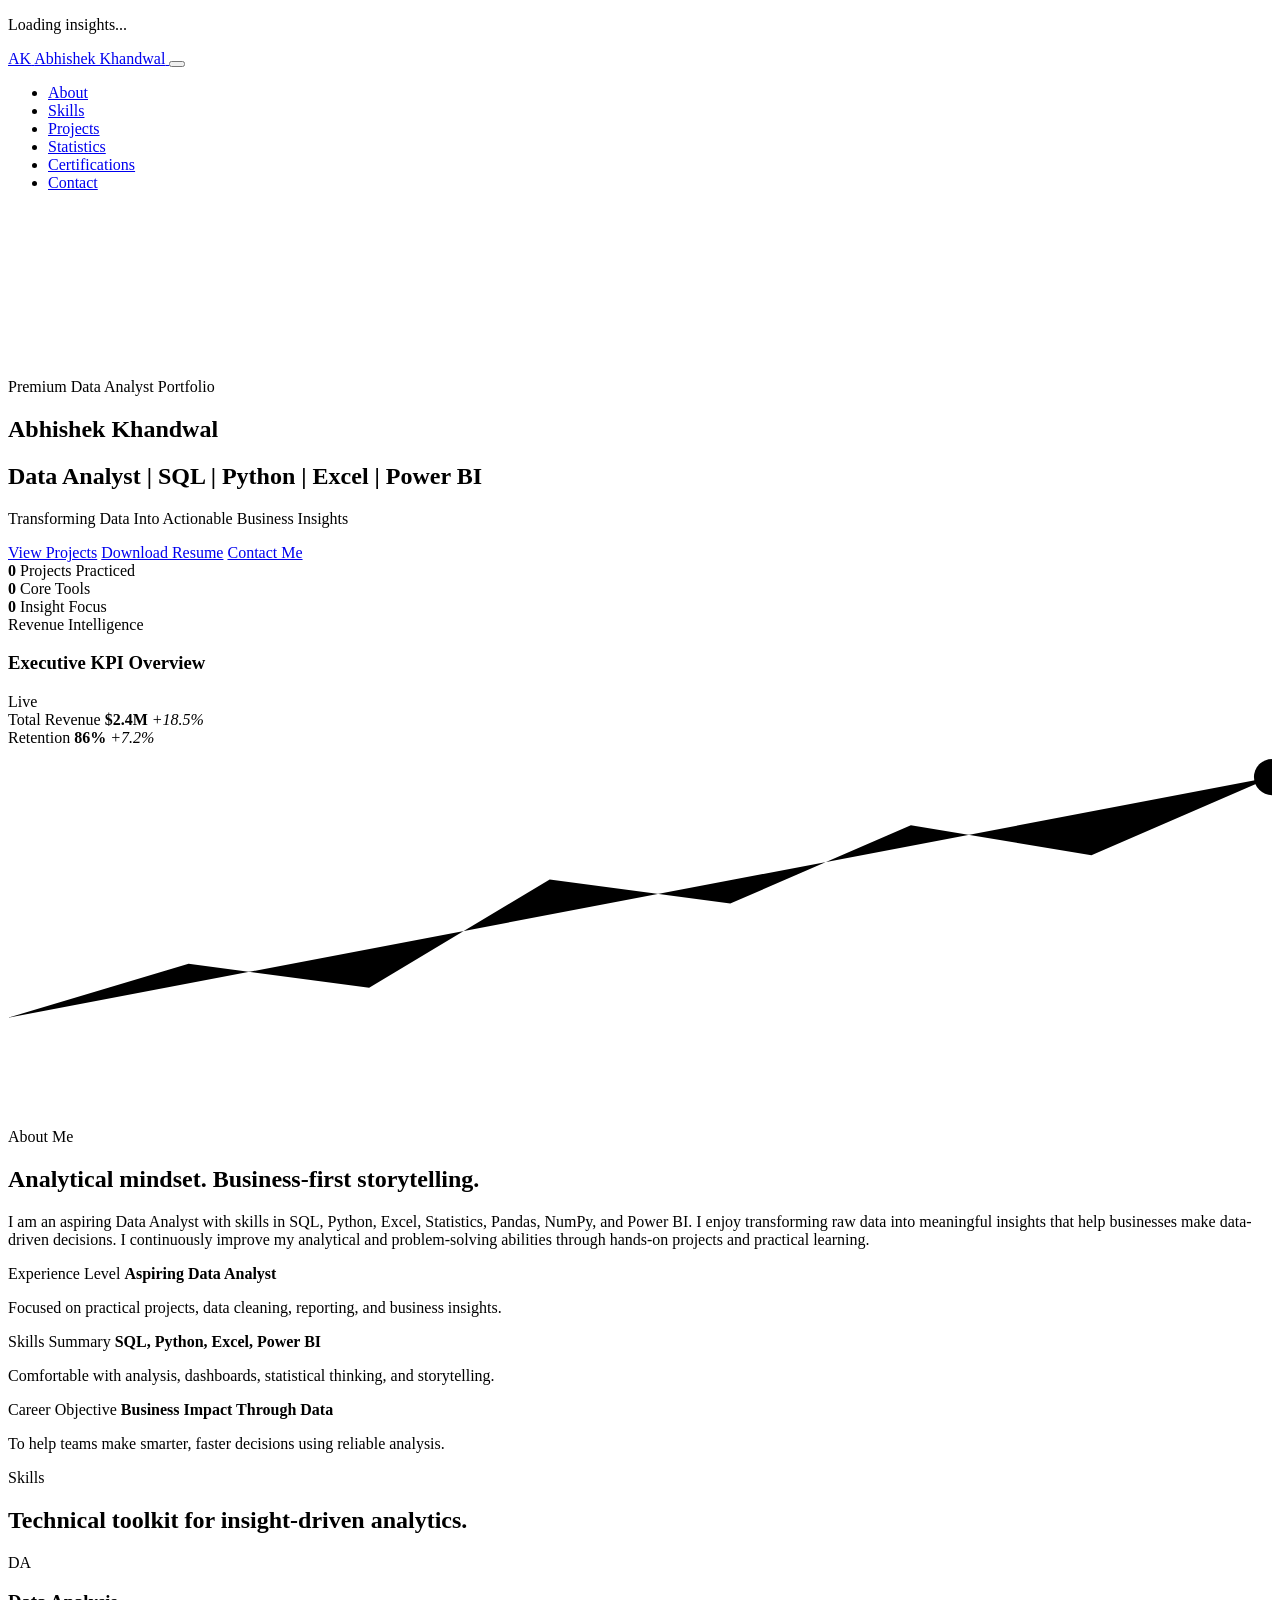
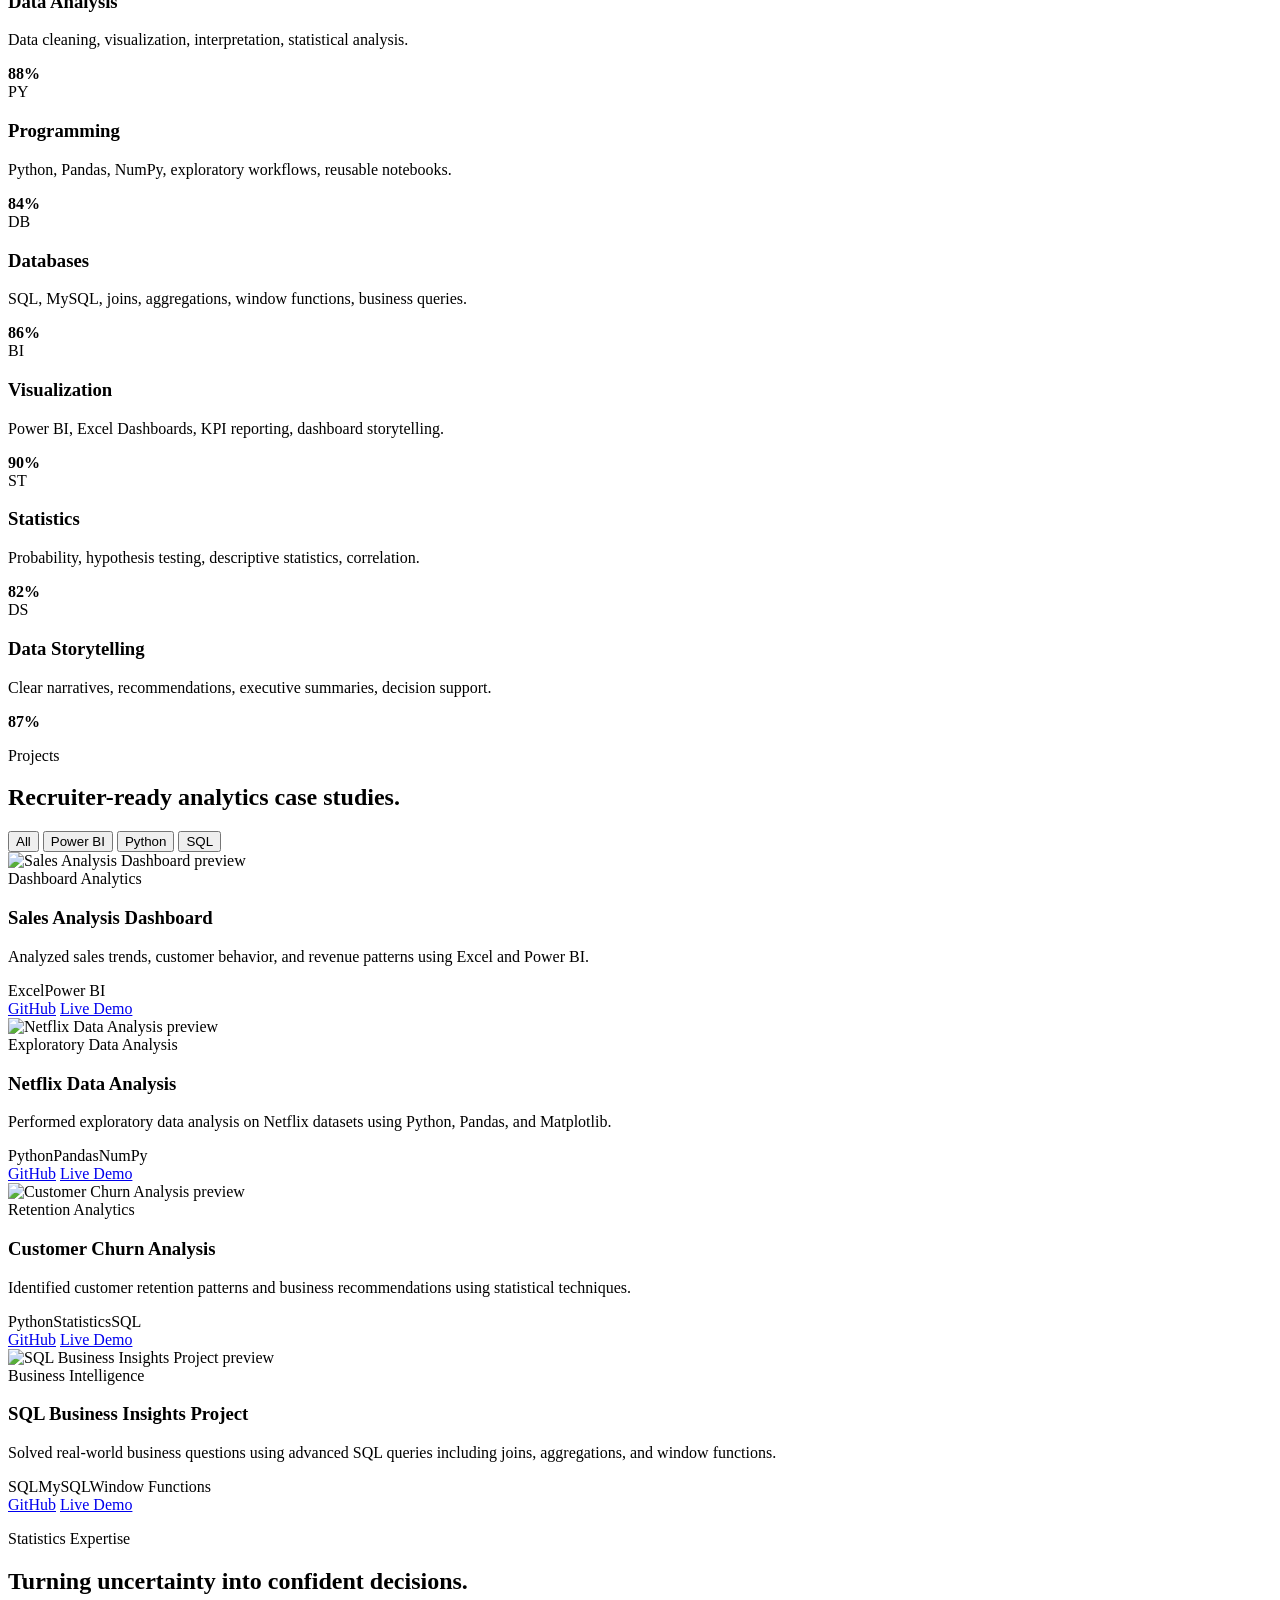
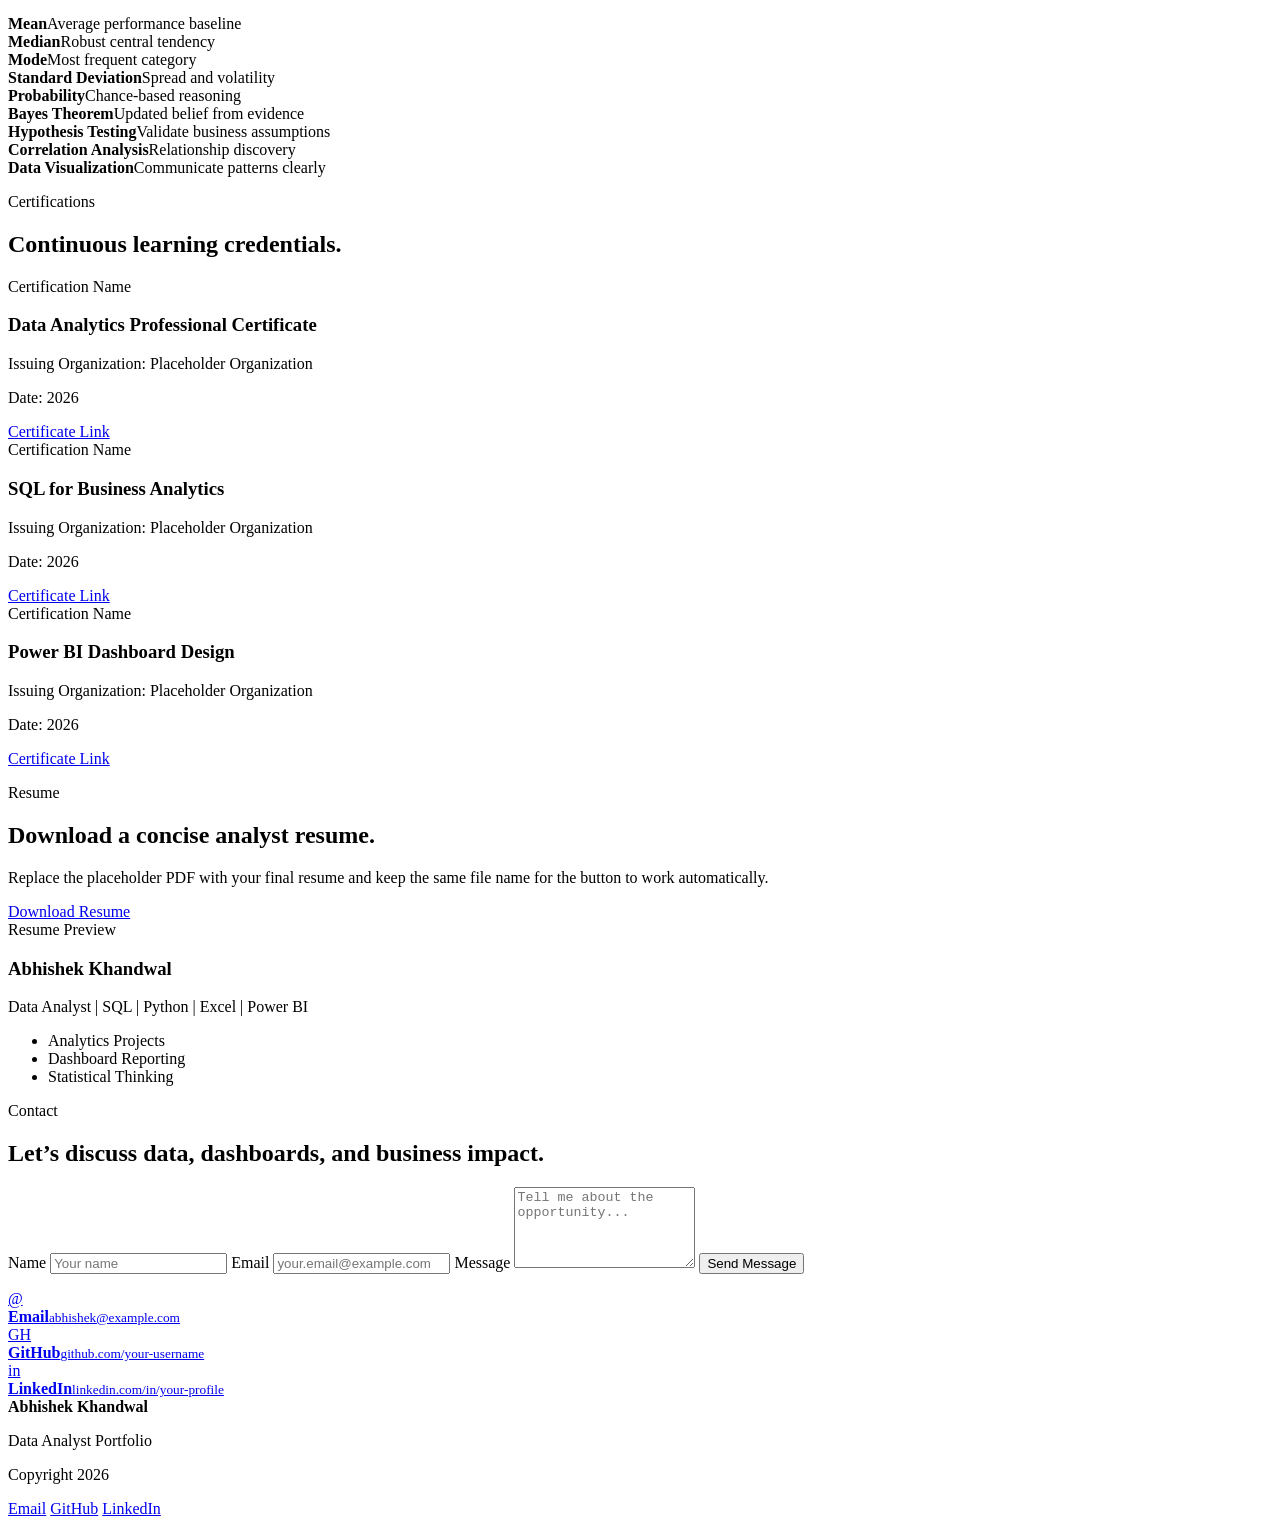
==== index.html @ 6119070a "Add files via upload" ====
<!DOCTYPE html>
<html lang="en">
<head>
  <meta charset="UTF-8">
  <meta name="viewport" content="width=device-width, initial-scale=1.0">
  <meta name="description" content="Abhishek Khandwal - Data Analyst portfolio showcasing SQL, Python, Excel, Power BI, statistics, dashboards, and business analytics projects.">
  <meta name="keywords" content="Abhishek Khandwal, Data Analyst, SQL, Python, Excel, Power BI, Pandas, NumPy, Statistics, Portfolio">
  <meta name="author" content="Abhishek Khandwal">
  <meta property="og:title" content="Abhishek Khandwal | Data Analyst Portfolio">
  <meta property="og:description" content="Transforming data into actionable business insights through SQL, Python, Excel, Power BI, and statistics.">
  <meta property="og:type" content="website">
  <meta name="theme-color" content="#06111f">
  <title>Abhishek Khandwal | Data Analyst Portfolio</title>
  <link rel="preconnect" href="https://fonts.googleapis.com">
  <link rel="preconnect" href="https://fonts.gstatic.com" crossorigin>
  <link href="https://fonts.googleapis.com/css2?family=Inter:wght@400;500;600;700;800&display=swap" rel="stylesheet">
  <link rel="stylesheet" href="css/styles.css">
</head>
<body>
  <div class="loader" id="loader" aria-label="Loading portfolio">
    <div class="loader-ring"></div>
    <p>Loading insights...</p>
  </div>

  <header class="site-header" id="siteHeader">
    <nav class="nav" aria-label="Primary navigation">
      <a href="#home" class="brand" aria-label="Abhishek Khandwal home">
        <span class="brand-mark">AK</span>
        <span>Abhishek Khandwal</span>
      </a>

      <button class="nav-toggle" id="navToggle" aria-label="Toggle navigation" aria-expanded="false">
        <span></span>
        <span></span>
        <span></span>
      </button>

      <ul class="nav-links" id="navLinks">
        <li><a href="#about">About</a></li>
        <li><a href="#skills">Skills</a></li>
        <li><a href="#projects">Projects</a></li>
        <li><a href="#statistics">Statistics</a></li>
        <li><a href="#certifications">Certifications</a></li>
        <li><a href="#contact">Contact</a></li>
      </ul>
    </nav>
  </header>

  <main>
    <section class="hero section" id="home">
      <canvas class="data-canvas" id="dataCanvas" aria-hidden="true"></canvas>
      <div class="hero-grid">
        <div class="hero-copy reveal">
          <p class="eyebrow">Premium Data Analyst Portfolio</p>
          <h1>Abhishek Khandwal</h1>
          <h2>Data Analyst | SQL | Python | Excel | Power BI</h2>
          <p class="hero-tagline">Transforming Data Into Actionable Business Insights</p>
          <div class="hero-actions">
            <a class="btn btn-primary" href="#projects">View Projects</a>
            <a class="btn btn-secondary" href="assets/Abhishek-Khandwal-Resume.pdf" download>Download Resume</a>
            <a class="btn btn-ghost" href="#contact">Contact Me</a>
          </div>
          <div class="hero-metrics" aria-label="Portfolio highlights">
            <div>
              <strong class="counter" data-target="12">0</strong>
              <span>Projects Practiced</span>
            </div>
            <div>
              <strong class="counter" data-target="8">0</strong>
              <span>Core Tools</span>
            </div>
            <div>
              <strong class="counter" data-target="95">0</strong>
              <span>Insight Focus</span>
            </div>
          </div>
        </div>

        <div class="dashboard-card glass reveal">
          <div class="dashboard-top">
            <div>
              <span class="muted">Revenue Intelligence</span>
              <h3>Executive KPI Overview</h3>
            </div>
            <span class="status-pill">Live</span>
          </div>
          <div class="kpi-grid">
            <article>
              <span>Total Revenue</span>
              <strong>$2.4M</strong>
              <em>+18.5%</em>
            </article>
            <article>
              <span>Retention</span>
              <strong>86%</strong>
              <em>+7.2%</em>
            </article>
          </div>
          <div class="chart-bars" aria-hidden="true">
            <span style="--h: 42%"></span>
            <span style="--h: 68%"></span>
            <span style="--h: 55%"></span>
            <span style="--h: 82%"></span>
            <span style="--h: 74%"></span>
            <span style="--h: 91%"></span>
            <span style="--h: 63%"></span>
          </div>
          <div class="trend-line" aria-hidden="true">
            <svg viewBox="0 0 420 120" role="img" aria-label="Rising analytics trend line">
              <polyline points="0,90 60,72 120,80 180,44 240,52 300,26 360,36 420,10"></polyline>
              <circle cx="420" cy="10" r="6"></circle>
            </svg>
          </div>
        </div>
      </div>
    </section>

    <section class="section about" id="about">
      <div class="section-heading reveal">
        <p class="eyebrow">About Me</p>
        <h2>Analytical mindset. Business-first storytelling.</h2>
      </div>
      <div class="about-grid">
        <article class="about-card glass reveal">
          <p>I am an aspiring Data Analyst with skills in SQL, Python, Excel, Statistics, Pandas, NumPy, and Power BI. I enjoy transforming raw data into meaningful insights that help businesses make data-driven decisions. I continuously improve my analytical and problem-solving abilities through hands-on projects and practical learning.</p>
        </article>
        <div class="profile-highlights reveal">
          <article>
            <span>Experience Level</span>
            <strong>Aspiring Data Analyst</strong>
            <p>Focused on practical projects, data cleaning, reporting, and business insights.</p>
          </article>
          <article>
            <span>Skills Summary</span>
            <strong>SQL, Python, Excel, Power BI</strong>
            <p>Comfortable with analysis, dashboards, statistical thinking, and storytelling.</p>
          </article>
          <article>
            <span>Career Objective</span>
            <strong>Business Impact Through Data</strong>
            <p>To help teams make smarter, faster decisions using reliable analysis.</p>
          </article>
        </div>
      </div>
    </section>

    <section class="section skills" id="skills">
      <div class="section-heading reveal">
        <p class="eyebrow">Skills</p>
        <h2>Technical toolkit for insight-driven analytics.</h2>
      </div>
      <div class="skills-grid">
        <article class="skill-card glass reveal" data-percent="88">
          <div class="skill-icon">DA</div>
          <h3>Data Analysis</h3>
          <p>Data cleaning, visualization, interpretation, statistical analysis.</p>
          <div class="progress"><span></span></div>
          <strong>88%</strong>
        </article>
        <article class="skill-card glass reveal" data-percent="84">
          <div class="skill-icon">PY</div>
          <h3>Programming</h3>
          <p>Python, Pandas, NumPy, exploratory workflows, reusable notebooks.</p>
          <div class="progress"><span></span></div>
          <strong>84%</strong>
        </article>
        <article class="skill-card glass reveal" data-percent="86">
          <div class="skill-icon">DB</div>
          <h3>Databases</h3>
          <p>SQL, MySQL, joins, aggregations, window functions, business queries.</p>
          <div class="progress"><span></span></div>
          <strong>86%</strong>
        </article>
        <article class="skill-card glass reveal" data-percent="90">
          <div class="skill-icon">BI</div>
          <h3>Visualization</h3>
          <p>Power BI, Excel Dashboards, KPI reporting, dashboard storytelling.</p>
          <div class="progress"><span></span></div>
          <strong>90%</strong>
        </article>
        <article class="skill-card glass reveal" data-percent="82">
          <div class="skill-icon">ST</div>
          <h3>Statistics</h3>
          <p>Probability, hypothesis testing, descriptive statistics, correlation.</p>
          <div class="progress"><span></span></div>
          <strong>82%</strong>
        </article>
        <article class="skill-card glass reveal" data-percent="87">
          <div class="skill-icon">DS</div>
          <h3>Data Storytelling</h3>
          <p>Clear narratives, recommendations, executive summaries, decision support.</p>
          <div class="progress"><span></span></div>
          <strong>87%</strong>
        </article>
      </div>
    </section>

    <section class="section projects" id="projects">
      <div class="section-heading reveal">
        <p class="eyebrow">Projects</p>
        <h2>Recruiter-ready analytics case studies.</h2>
      </div>

      <div class="filter-bar reveal" aria-label="Project filters">
        <button class="filter-btn active" data-filter="all">All</button>
        <button class="filter-btn" data-filter="powerbi">Power BI</button>
        <button class="filter-btn" data-filter="python">Python</button>
        <button class="filter-btn" data-filter="sql">SQL</button>
      </div>

      <div class="projects-grid">
        <article class="project-card glass reveal" data-category="powerbi">
          <img src="assets/project-sales.svg" alt="Sales Analysis Dashboard preview">
          <div class="project-body">
            <span class="project-type">Dashboard Analytics</span>
            <h3>Sales Analysis Dashboard</h3>
            <p>Analyzed sales trends, customer behavior, and revenue patterns using Excel and Power BI.</p>
            <div class="tags"><span>Excel</span><span>Power BI</span></div>
            <div class="project-actions">
              <a href="#" aria-label="Sales Analysis Dashboard GitHub">GitHub</a>
              <a href="#" aria-label="Sales Analysis Dashboard live demo">Live Demo</a>
            </div>
          </div>
        </article>

        <article class="project-card glass reveal" data-category="python">
          <img src="assets/project-netflix.svg" alt="Netflix Data Analysis preview">
          <div class="project-body">
            <span class="project-type">Exploratory Data Analysis</span>
            <h3>Netflix Data Analysis</h3>
            <p>Performed exploratory data analysis on Netflix datasets using Python, Pandas, and Matplotlib.</p>
            <div class="tags"><span>Python</span><span>Pandas</span><span>NumPy</span></div>
            <div class="project-actions">
              <a href="#" aria-label="Netflix Data Analysis GitHub">GitHub</a>
              <a href="#" aria-label="Netflix Data Analysis live demo">Live Demo</a>
            </div>
          </div>
        </article>

        <article class="project-card glass reveal" data-category="python sql">
          <img src="assets/project-churn.svg" alt="Customer Churn Analysis preview">
          <div class="project-body">
            <span class="project-type">Retention Analytics</span>
            <h3>Customer Churn Analysis</h3>
            <p>Identified customer retention patterns and business recommendations using statistical techniques.</p>
            <div class="tags"><span>Python</span><span>Statistics</span><span>SQL</span></div>
            <div class="project-actions">
              <a href="#" aria-label="Customer Churn Analysis GitHub">GitHub</a>
              <a href="#" aria-label="Customer Churn Analysis live demo">Live Demo</a>
            </div>
          </div>
        </article>

        <article class="project-card glass reveal" data-category="sql">
          <img src="assets/project-sql.svg" alt="SQL Business Insights Project preview">
          <div class="project-body">
            <span class="project-type">Business Intelligence</span>
            <h3>SQL Business Insights Project</h3>
            <p>Solved real-world business questions using advanced SQL queries including joins, aggregations, and window functions.</p>
            <div class="tags"><span>SQL</span><span>MySQL</span><span>Window Functions</span></div>
            <div class="project-actions">
              <a href="#" aria-label="SQL Business Insights Project GitHub">GitHub</a>
              <a href="#" aria-label="SQL Business Insights Project live demo">Live Demo</a>
            </div>
          </div>
        </article>
      </div>
    </section>

    <section class="section stats-section" id="statistics">
      <div class="section-heading reveal">
        <p class="eyebrow">Statistics Expertise</p>
        <h2>Turning uncertainty into confident decisions.</h2>
      </div>
      <div class="stats-infographic">
        <article class="stat-tile reveal"><strong>Mean</strong><span>Average performance baseline</span></article>
        <article class="stat-tile reveal"><strong>Median</strong><span>Robust central tendency</span></article>
        <article class="stat-tile reveal"><strong>Mode</strong><span>Most frequent category</span></article>
        <article class="stat-tile reveal"><strong>Standard Deviation</strong><span>Spread and volatility</span></article>
        <article class="stat-tile reveal"><strong>Probability</strong><span>Chance-based reasoning</span></article>
        <article class="stat-tile reveal"><strong>Bayes Theorem</strong><span>Updated belief from evidence</span></article>
        <article class="stat-tile reveal"><strong>Hypothesis Testing</strong><span>Validate business assumptions</span></article>
        <article class="stat-tile reveal"><strong>Correlation Analysis</strong><span>Relationship discovery</span></article>
        <article class="stat-tile reveal"><strong>Data Visualization</strong><span>Communicate patterns clearly</span></article>
      </div>
    </section>

    <section class="section certifications" id="certifications">
      <div class="section-heading reveal">
        <p class="eyebrow">Certifications</p>
        <h2>Continuous learning credentials.</h2>
      </div>
      <div class="cert-grid">
        <article class="cert-card glass reveal">
          <span>Certification Name</span>
          <h3>Data Analytics Professional Certificate</h3>
          <p>Issuing Organization: Placeholder Organization</p>
          <p>Date: 2026</p>
          <a href="#">Certificate Link</a>
        </article>
        <article class="cert-card glass reveal">
          <span>Certification Name</span>
          <h3>SQL for Business Analytics</h3>
          <p>Issuing Organization: Placeholder Organization</p>
          <p>Date: 2026</p>
          <a href="#">Certificate Link</a>
        </article>
        <article class="cert-card glass reveal">
          <span>Certification Name</span>
          <h3>Power BI Dashboard Design</h3>
          <p>Issuing Organization: Placeholder Organization</p>
          <p>Date: 2026</p>
          <a href="#">Certificate Link</a>
        </article>
      </div>
    </section>

    <section class="section resume" id="resume">
      <div class="resume-card glass reveal">
        <div>
          <p class="eyebrow">Resume</p>
          <h2>Download a concise analyst resume.</h2>
          <p>Replace the placeholder PDF with your final resume and keep the same file name for the button to work automatically.</p>
          <a class="btn btn-primary" href="assets/Abhishek-Khandwal-Resume.pdf" download>Download Resume</a>
        </div>
        <div class="resume-preview" aria-label="Resume preview card">
          <span>Resume Preview</span>
          <h3>Abhishek Khandwal</h3>
          <p>Data Analyst | SQL | Python | Excel | Power BI</p>
          <ul>
            <li>Analytics Projects</li>
            <li>Dashboard Reporting</li>
            <li>Statistical Thinking</li>
          </ul>
        </div>
      </div>
    </section>

    <section class="section contact" id="contact">
      <div class="section-heading reveal">
        <p class="eyebrow">Contact</p>
        <h2>Let’s discuss data, dashboards, and business impact.</h2>
      </div>
      <div class="contact-grid">
        <form class="contact-form glass reveal" id="contactForm">
          <label for="name">Name</label>
          <input type="text" id="name" name="name" placeholder="Your name" required>

          <label for="email">Email</label>
          <input type="email" id="email" name="email" placeholder="your.email@example.com" required>

          <label for="message">Message</label>
          <textarea id="message" name="message" rows="5" placeholder="Tell me about the opportunity..." required></textarea>

          <button class="btn btn-primary" type="submit">Send Message</button>
          <p class="form-status" id="formStatus" role="status"></p>
        </form>

        <aside class="contact-panel reveal">
          <a class="contact-link glass" href="mailto:abhishek@example.com">
            <span>@</span>
            <div><strong>Email</strong><small>abhishek@example.com</small></div>
          </a>
          <a class="contact-link glass" href="https://github.com/" target="_blank" rel="noopener">
            <span>GH</span>
            <div><strong>GitHub</strong><small>github.com/your-username</small></div>
          </a>
          <a class="contact-link glass" href="https://www.linkedin.com/" target="_blank" rel="noopener">
            <span>in</span>
            <div><strong>LinkedIn</strong><small>linkedin.com/in/your-profile</small></div>
          </a>
        </aside>
      </div>
    </section>
  </main>

  <footer class="footer">
    <div>
      <strong>Abhishek Khandwal</strong>
      <p>Data Analyst Portfolio</p>
    </div>
    <p>Copyright 2026</p>
    <div class="footer-links">
      <a href="mailto:abhishek@example.com">Email</a>
      <a href="https://github.com/" target="_blank" rel="noopener">GitHub</a>
      <a href="https://www.linkedin.com/" target="_blank" rel="noopener">LinkedIn</a>
    </div>
  </footer>

  <script src="js/script.js"></script>
</body>
</html>
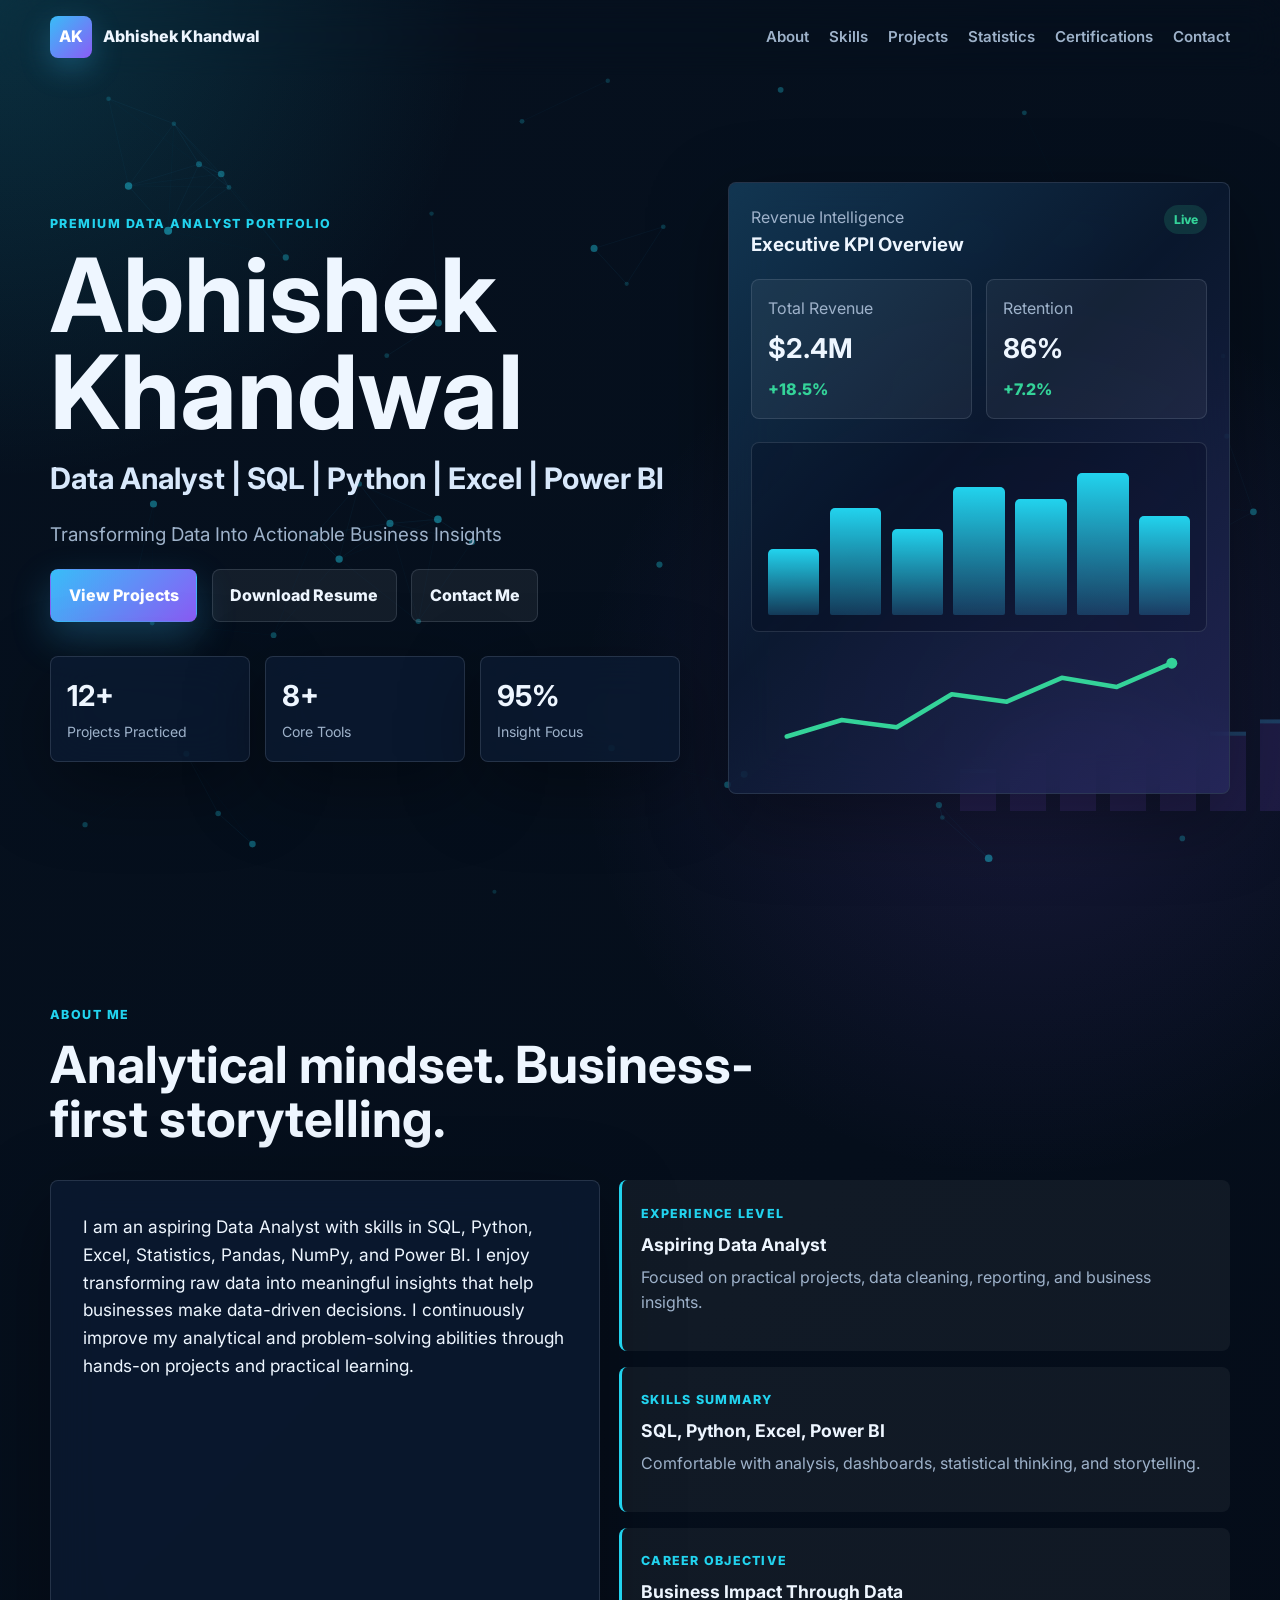
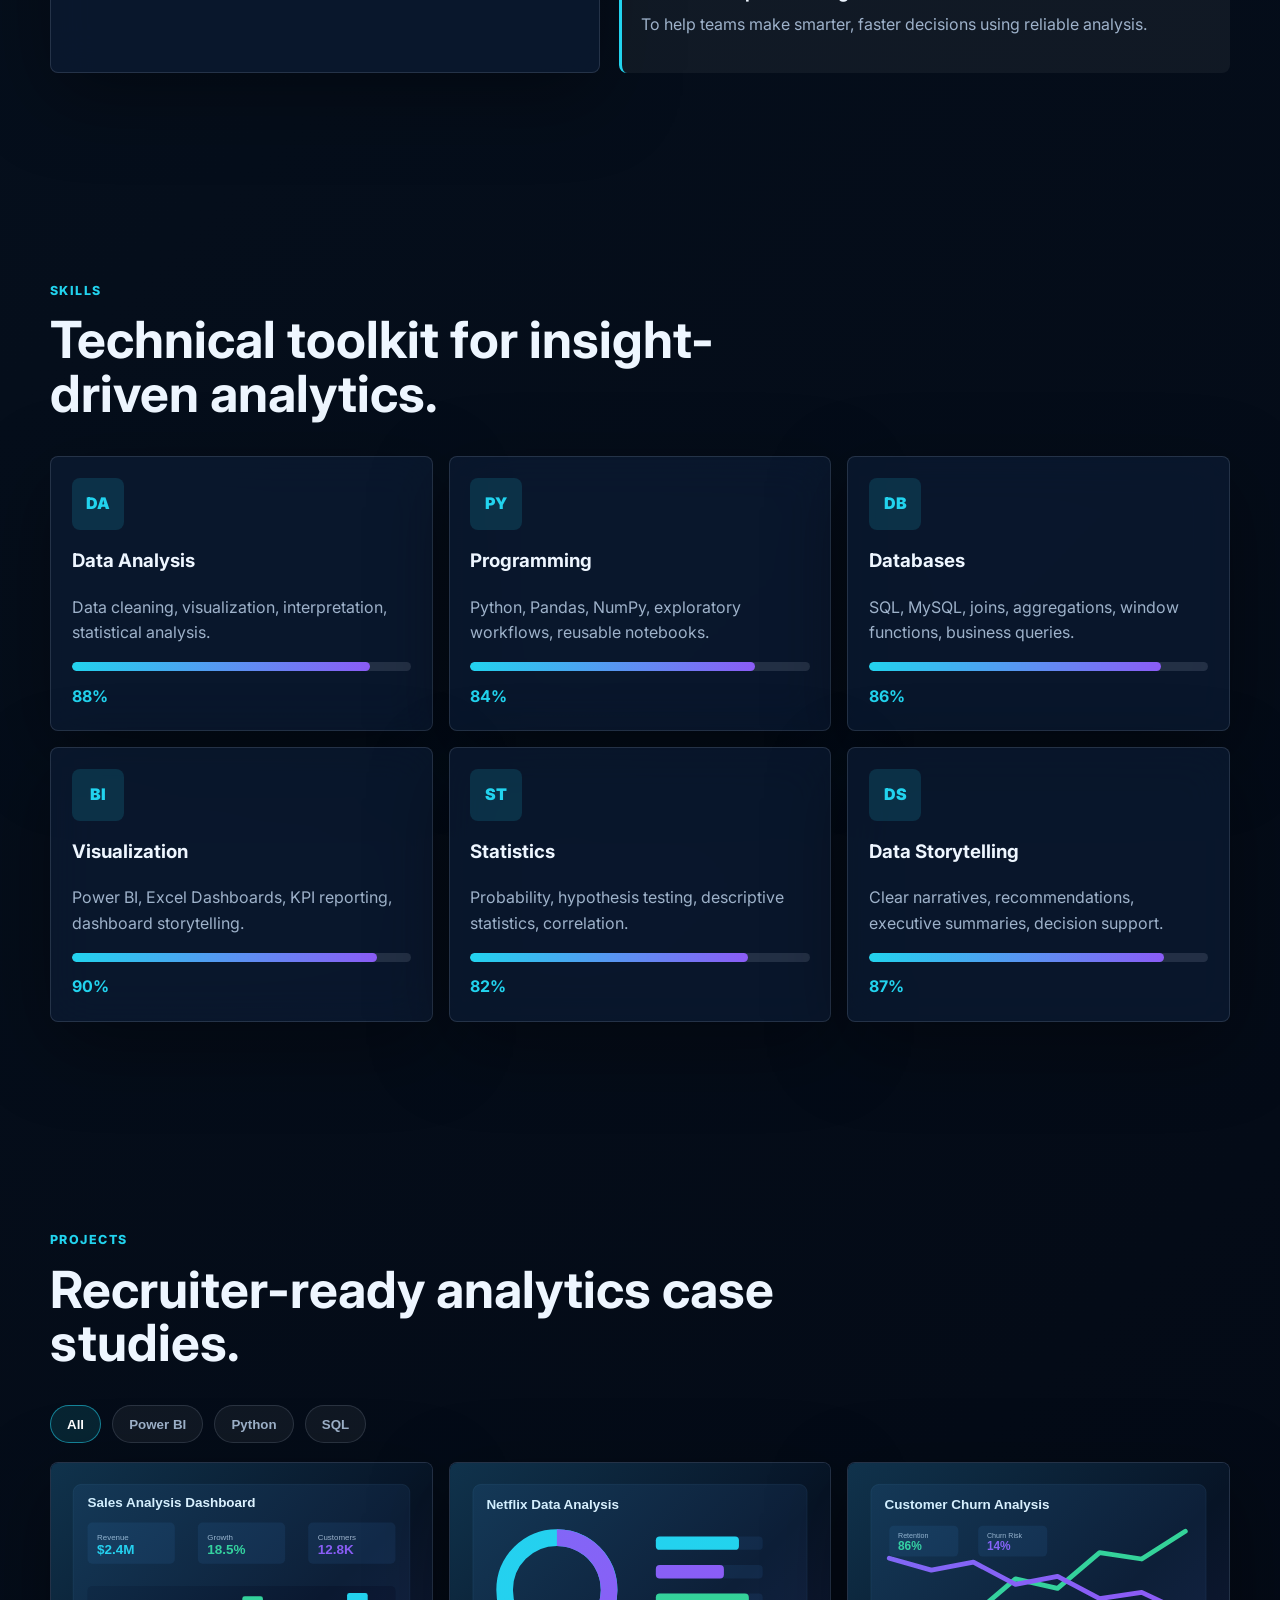
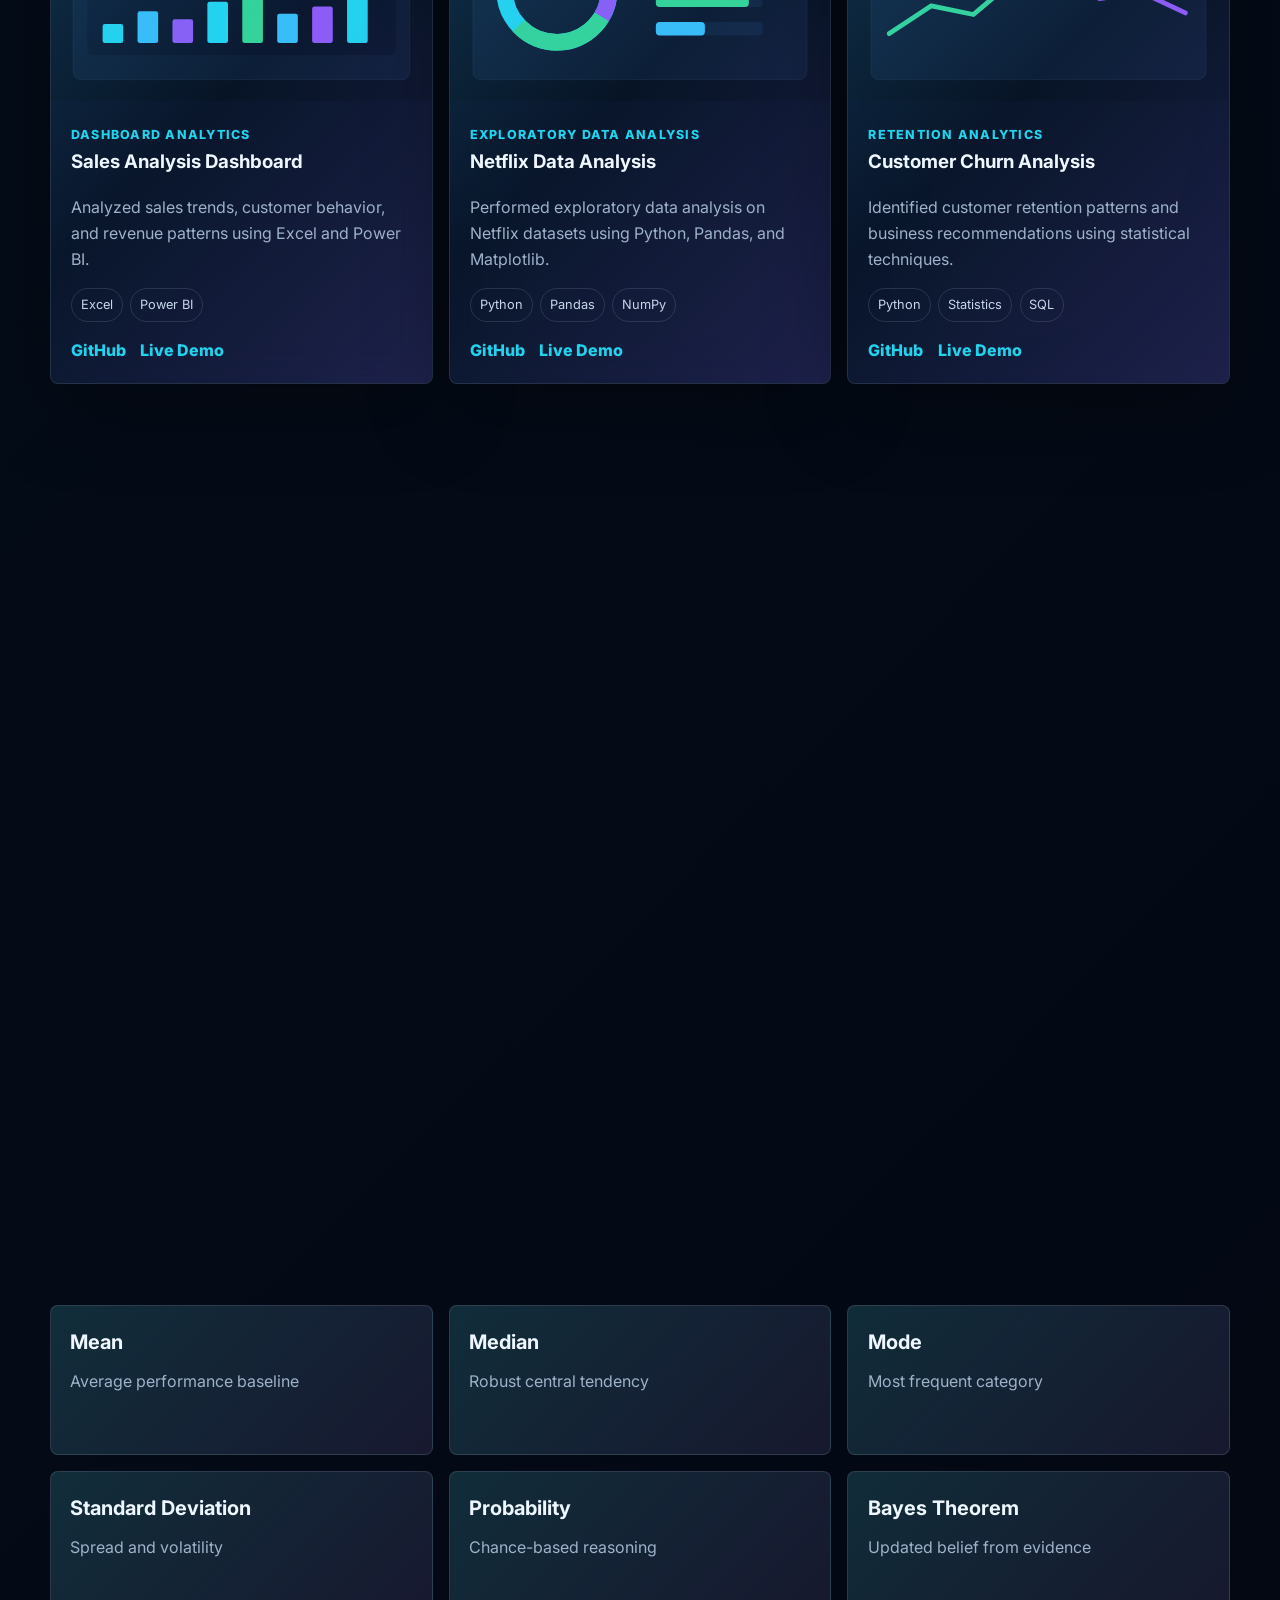
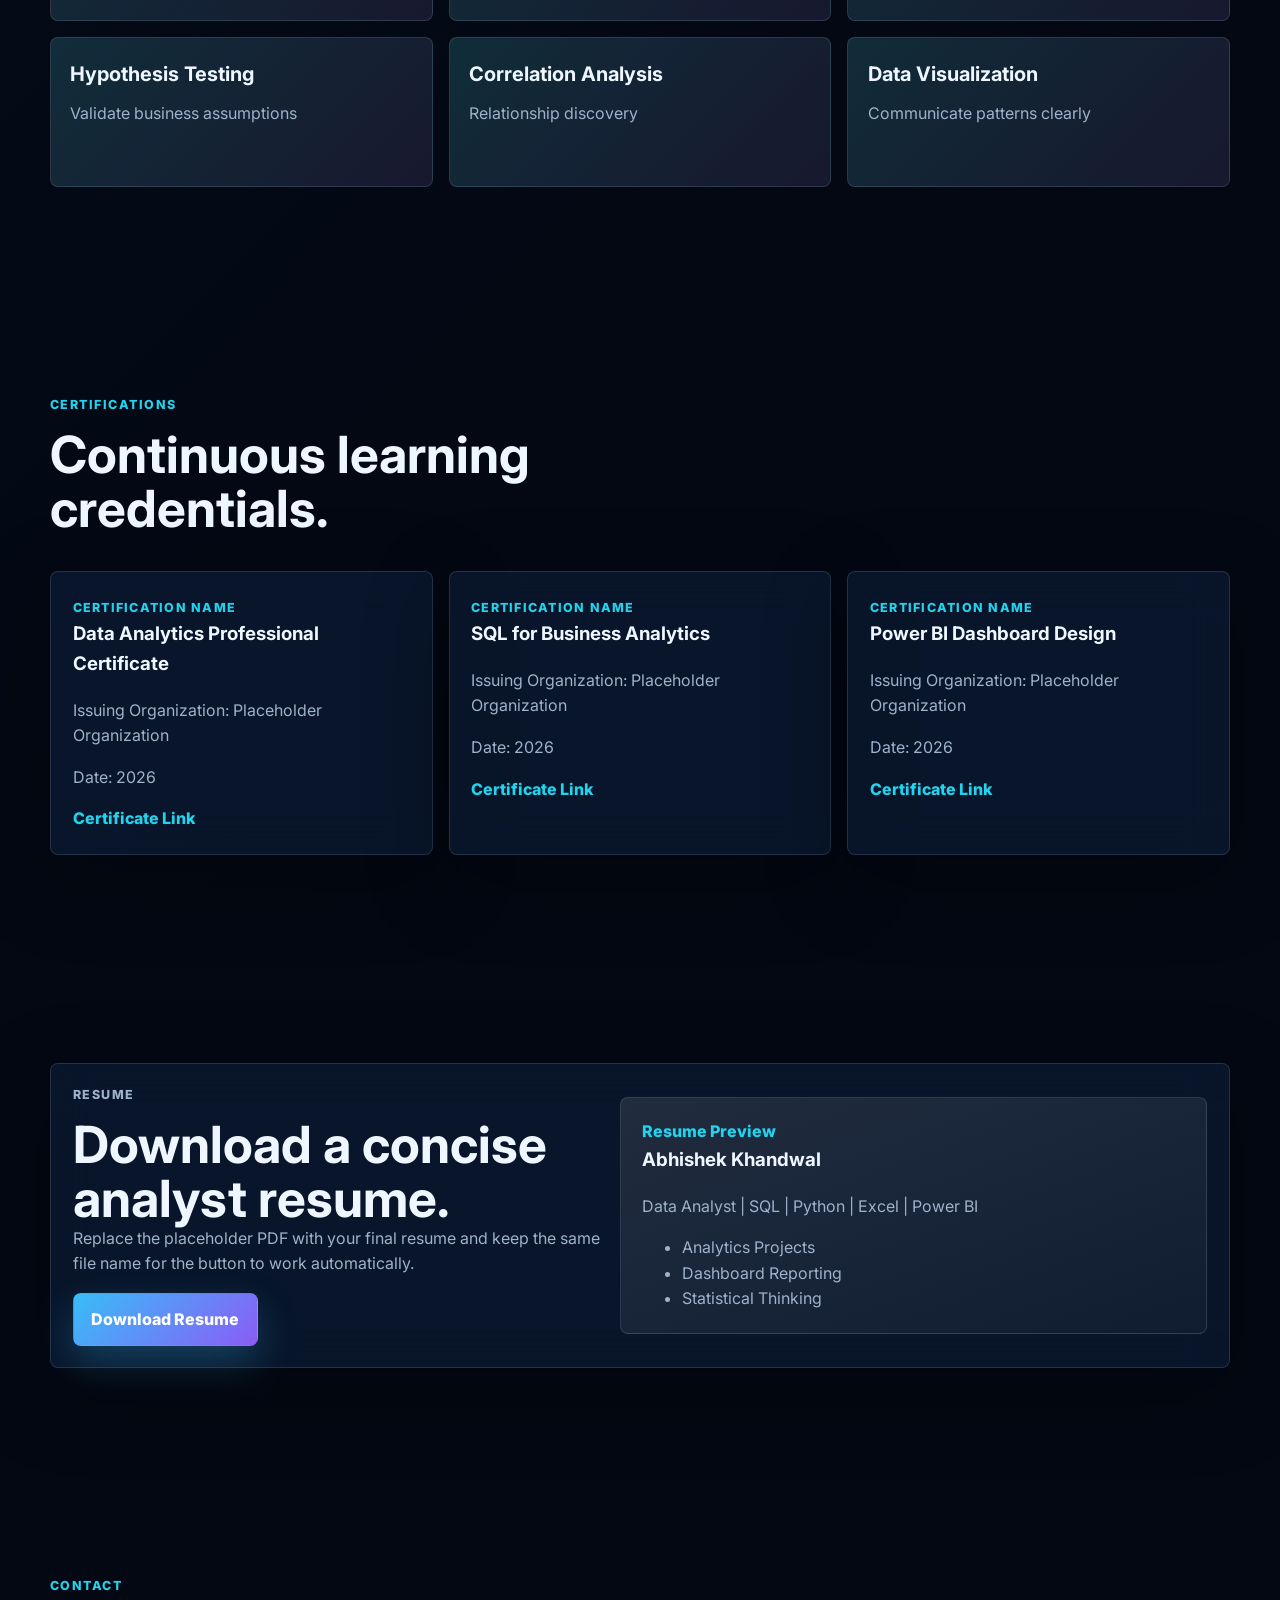
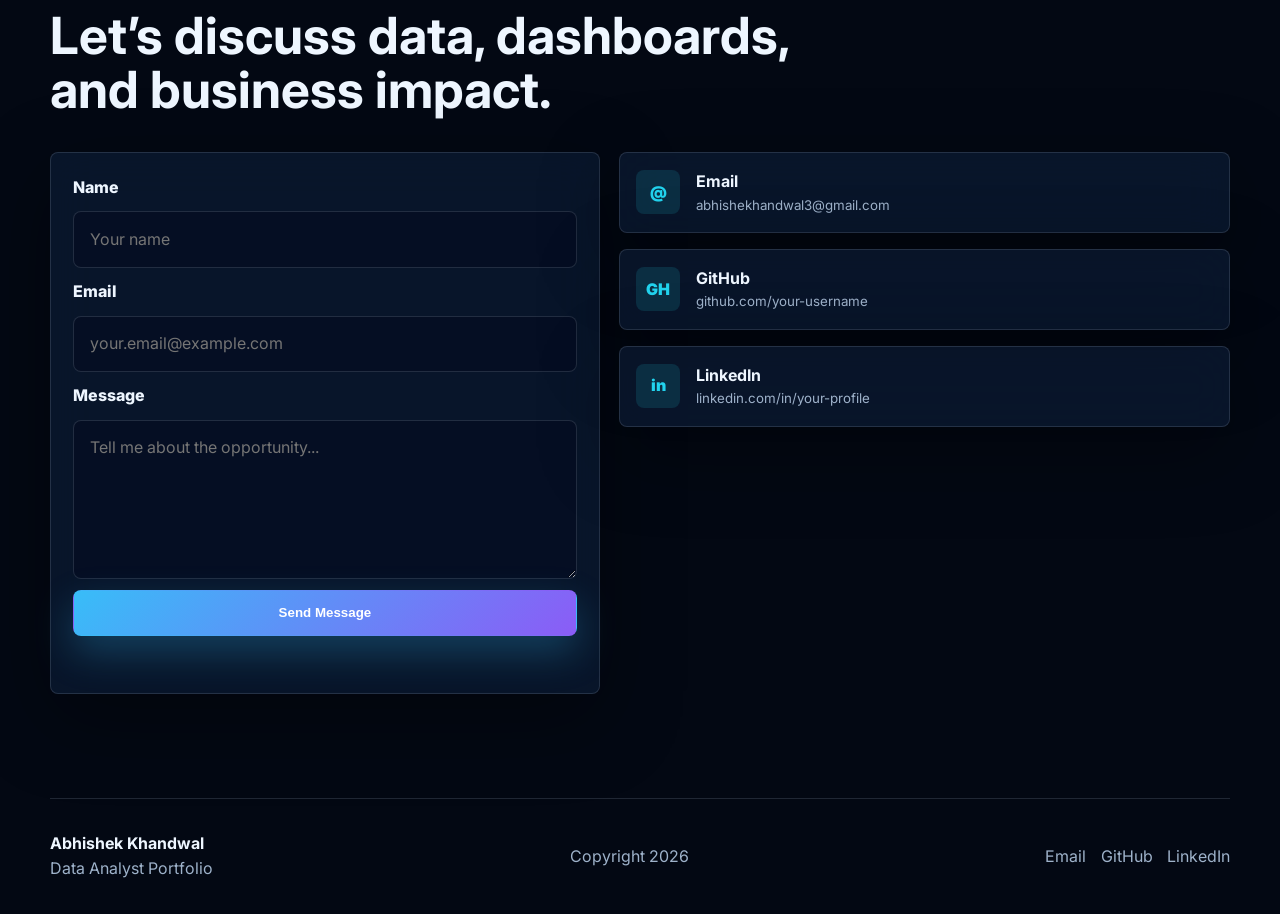
==== commit 21c85c8c: "Update email contact in index.html" ====
--- a/index.html
+++ b/index.html
@@ -357,9 +357,9 @@
         </form>
 
         <aside class="contact-panel reveal">
-          <a class="contact-link glass" href="mailto:abhishek@example.com">
+          <a class="contact-link glass" href="mailto:abhishekhandwal3@gmail.com">
             <span>@</span>
-            <div><strong>Email</strong><small>abhishek@example.com</small></div>
+            <div><strong>Email</strong><small>abhishekhandwal3@gmail.com</small></div>
           </a>
           <a class="contact-link glass" href="https://github.com/" target="_blank" rel="noopener">
             <span>GH</span>
--- a/css/styles.css
+++ b/css/styles.css
@@ -0,0 +1,841 @@
+:root {
+  --bg: #06111f;
+  --bg-soft: #0a1830;
+  --panel: rgba(13, 29, 53, 0.68);
+  --panel-strong: rgba(18, 39, 70, 0.86);
+  --line: rgba(148, 163, 184, 0.2);
+  --text: #eef6ff;
+  --muted: #9eb2ca;
+  --blue: #38bdf8;
+  --cyan: #22d3ee;
+  --green: #34d399;
+  --violet: #8b5cf6;
+  --shadow: 0 24px 80px rgba(0, 0, 0, 0.36);
+  --radius: 8px;
+}
+
+* {
+  box-sizing: border-box;
+}
+
+html {
+  scroll-behavior: smooth;
+}
+
+body {
+  margin: 0;
+  font-family: "Inter", system-ui, -apple-system, BlinkMacSystemFont, "Segoe UI", sans-serif;
+  color: var(--text);
+  background:
+    radial-gradient(circle at top left, rgba(34, 211, 238, 0.16), transparent 30rem),
+    radial-gradient(circle at 80% 10%, rgba(139, 92, 246, 0.14), transparent 28rem),
+    linear-gradient(135deg, var(--bg), #030813 70%);
+  line-height: 1.6;
+  overflow-x: hidden;
+}
+
+a {
+  color: inherit;
+  text-decoration: none;
+}
+
+img {
+  display: block;
+  max-width: 100%;
+}
+
+.loader {
+  position: fixed;
+  inset: 0;
+  z-index: 9999;
+  display: grid;
+  place-items: center;
+  gap: 1rem;
+  background: #040b15;
+  transition: opacity 0.5s ease, visibility 0.5s ease;
+}
+
+.loader.hidden {
+  opacity: 0;
+  visibility: hidden;
+}
+
+.loader-ring {
+  width: 56px;
+  height: 56px;
+  border: 3px solid rgba(56, 189, 248, 0.18);
+  border-top-color: var(--cyan);
+  border-radius: 50%;
+  animation: spin 0.8s linear infinite;
+}
+
+.loader p {
+  margin: 0;
+  color: var(--muted);
+  font-weight: 600;
+}
+
+.site-header {
+  position: sticky;
+  top: 0;
+  z-index: 100;
+  border-bottom: 1px solid transparent;
+  backdrop-filter: blur(18px);
+  transition: background 0.3s ease, border-color 0.3s ease;
+}
+
+.site-header.scrolled {
+  background: rgba(4, 11, 21, 0.78);
+  border-color: var(--line);
+}
+
+.nav {
+  width: min(1180px, calc(100% - 2rem));
+  margin: 0 auto;
+  min-height: 74px;
+  display: flex;
+  align-items: center;
+  justify-content: space-between;
+}
+
+.brand,
+.nav-links {
+  display: flex;
+  align-items: center;
+}
+
+.brand {
+  gap: 0.7rem;
+  font-weight: 800;
+  letter-spacing: 0;
+}
+
+.brand-mark {
+  display: grid;
+  place-items: center;
+  width: 42px;
+  height: 42px;
+  border-radius: var(--radius);
+  background: linear-gradient(135deg, var(--blue), var(--violet));
+  color: white;
+  box-shadow: 0 10px 30px rgba(56, 189, 248, 0.28);
+}
+
+.nav-links {
+  gap: 1.25rem;
+  list-style: none;
+  margin: 0;
+  padding: 0;
+}
+
+.nav-links a {
+  color: var(--muted);
+  font-weight: 600;
+  font-size: 0.94rem;
+  transition: color 0.2s ease;
+}
+
+.nav-links a:hover,
+.nav-links a.active {
+  color: var(--cyan);
+}
+
+.nav-toggle {
+  display: none;
+  width: 42px;
+  height: 42px;
+  border: 1px solid var(--line);
+  border-radius: var(--radius);
+  background: rgba(255, 255, 255, 0.05);
+  cursor: pointer;
+}
+
+.nav-toggle span {
+  display: block;
+  width: 18px;
+  height: 2px;
+  margin: 4px auto;
+  background: var(--text);
+}
+
+.section {
+  width: min(1180px, calc(100% - 2rem));
+  margin: 0 auto;
+  padding: 6.5rem 0;
+}
+
+.hero {
+  position: relative;
+  width: 100%;
+  min-height: calc(100vh - 74px);
+  display: grid;
+  align-items: center;
+  padding: 6rem max(1rem, calc((100% - 1180px) / 2));
+}
+
+.data-canvas {
+  position: absolute;
+  inset: 0;
+  width: 100%;
+  height: 100%;
+  opacity: 0.75;
+}
+
+.hero-grid {
+  position: relative;
+  z-index: 1;
+  display: grid;
+  grid-template-columns: minmax(0, 1.03fr) minmax(320px, 0.82fr);
+  gap: 3rem;
+  align-items: center;
+}
+
+.eyebrow {
+  margin: 0 0 0.8rem;
+  color: var(--cyan);
+  font-weight: 800;
+  text-transform: uppercase;
+  font-size: 0.78rem;
+  letter-spacing: 0.12em;
+}
+
+h1,
+h2,
+h3,
+p {
+  margin-top: 0;
+}
+
+h1 {
+  margin-bottom: 0.85rem;
+  font-size: clamp(3.2rem, 8vw, 6.5rem);
+  line-height: 0.95;
+  letter-spacing: 0;
+}
+
+.hero h2 {
+  margin-bottom: 1.1rem;
+  color: #d8e8fb;
+  font-size: clamp(1.2rem, 2.4vw, 1.85rem);
+}
+
+.hero-tagline {
+  max-width: 680px;
+  color: var(--muted);
+  font-size: 1.18rem;
+}
+
+.hero-actions,
+.project-actions,
+.footer-links {
+  display: flex;
+  flex-wrap: wrap;
+  gap: 0.9rem;
+}
+
+.btn {
+  display: inline-flex;
+  align-items: center;
+  justify-content: center;
+  min-height: 46px;
+  padding: 0.8rem 1.1rem;
+  border: 1px solid transparent;
+  border-radius: var(--radius);
+  font-weight: 800;
+  cursor: pointer;
+  transition: transform 0.2s ease, box-shadow 0.2s ease, border-color 0.2s ease;
+}
+
+.btn:hover {
+  transform: translateY(-2px);
+}
+
+.btn-primary {
+  background: linear-gradient(135deg, var(--blue), var(--violet));
+  color: white;
+  box-shadow: 0 16px 38px rgba(56, 189, 248, 0.26);
+}
+
+.btn-secondary,
+.btn-ghost {
+  border-color: var(--line);
+  background: rgba(255, 255, 255, 0.06);
+  color: var(--text);
+}
+
+.btn-ghost:hover,
+.btn-secondary:hover {
+  border-color: rgba(34, 211, 238, 0.58);
+}
+
+.hero-metrics {
+  display: grid;
+  grid-template-columns: repeat(3, minmax(0, 1fr));
+  gap: 0.9rem;
+  margin-top: 2.1rem;
+}
+
+.hero-metrics div,
+.glass {
+  border: 1px solid var(--line);
+  background: var(--panel);
+  backdrop-filter: blur(22px);
+  box-shadow: var(--shadow);
+}
+
+.hero-metrics div {
+  padding: 1rem;
+  border-radius: var(--radius);
+}
+
+.hero-metrics strong {
+  display: block;
+  font-size: 1.8rem;
+}
+
+.hero-metrics span {
+  color: var(--muted);
+  font-size: 0.88rem;
+}
+
+.dashboard-card {
+  position: relative;
+  overflow: hidden;
+  padding: 1.35rem;
+  border-radius: var(--radius);
+}
+
+.dashboard-card::before,
+.project-card::before {
+  content: "";
+  position: absolute;
+  inset: 0;
+  background: linear-gradient(135deg, rgba(56, 189, 248, 0.18), transparent 45%, rgba(139, 92, 246, 0.16));
+  pointer-events: none;
+}
+
+.dashboard-top,
+.kpi-grid,
+.trend-line {
+  position: relative;
+}
+
+.dashboard-top {
+  display: flex;
+  justify-content: space-between;
+  gap: 1rem;
+  margin-bottom: 1.2rem;
+}
+
+.muted,
+.dashboard-top .muted {
+  color: var(--muted);
+}
+
+.dashboard-top h3 {
+  margin-bottom: 0;
+}
+
+.status-pill {
+  height: fit-content;
+  padding: 0.32rem 0.62rem;
+  border-radius: 999px;
+  background: rgba(52, 211, 153, 0.15);
+  color: var(--green);
+  font-weight: 800;
+  font-size: 0.76rem;
+}
+
+.kpi-grid {
+  display: grid;
+  grid-template-columns: repeat(2, 1fr);
+  gap: 0.9rem;
+}
+
+.kpi-grid article {
+  padding: 1rem;
+  border: 1px solid var(--line);
+  border-radius: var(--radius);
+  background: rgba(255, 255, 255, 0.05);
+}
+
+.kpi-grid span,
+.kpi-grid em {
+  display: block;
+  color: var(--muted);
+  font-style: normal;
+}
+
+.kpi-grid strong {
+  display: block;
+  margin: 0.35rem 0;
+  font-size: 1.7rem;
+}
+
+.kpi-grid em {
+  color: var(--green);
+  font-weight: 800;
+}
+
+.chart-bars {
+  position: relative;
+  display: flex;
+  align-items: flex-end;
+  gap: 0.65rem;
+  height: 190px;
+  margin: 1.4rem 0;
+  padding: 1rem;
+  border: 1px solid var(--line);
+  border-radius: var(--radius);
+  background: rgba(2, 6, 23, 0.24);
+}
+
+.chart-bars span {
+  flex: 1;
+  height: var(--h);
+  border-radius: 5px 5px 2px 2px;
+  background: linear-gradient(180deg, var(--cyan), rgba(56, 189, 248, 0.22));
+  animation: growBar 1.5s ease both;
+}
+
+.trend-line svg {
+  width: 100%;
+  height: 110px;
+}
+
+.trend-line polyline {
+  fill: none;
+  stroke: var(--green);
+  stroke-width: 5;
+  stroke-linecap: round;
+  stroke-linejoin: round;
+}
+
+.trend-line circle {
+  fill: var(--green);
+}
+
+.section-heading {
+  max-width: 760px;
+  margin-bottom: 2.2rem;
+}
+
+.section-heading h2,
+.resume-card h2 {
+  font-size: clamp(2rem, 4vw, 3.4rem);
+  line-height: 1.05;
+  margin-bottom: 0;
+}
+
+.about-grid,
+.contact-grid,
+.resume-card {
+  display: grid;
+  grid-template-columns: minmax(0, 0.9fr) minmax(320px, 1fr);
+  gap: 1.2rem;
+}
+
+.about-card,
+.resume-card,
+.contact-form,
+.cert-card,
+.skill-card,
+.project-card,
+.contact-link {
+  border-radius: var(--radius);
+}
+
+.about-card {
+  padding: 2rem;
+  font-size: 1.08rem;
+}
+
+.profile-highlights {
+  display: grid;
+  gap: 1rem;
+}
+
+.profile-highlights article {
+  padding: 1.2rem;
+  border-left: 3px solid var(--cyan);
+  border-radius: var(--radius);
+  background: rgba(255, 255, 255, 0.05);
+}
+
+.profile-highlights span,
+.cert-card span,
+.project-type {
+  color: var(--cyan);
+  font-size: 0.78rem;
+  font-weight: 800;
+  text-transform: uppercase;
+  letter-spacing: 0.1em;
+}
+
+.profile-highlights strong {
+  display: block;
+  margin: 0.35rem 0;
+  font-size: 1.1rem;
+}
+
+.profile-highlights p,
+.skill-card p,
+.project-card p,
+.cert-card p,
+.resume-card p {
+  color: var(--muted);
+}
+
+.skills-grid,
+.projects-grid,
+.cert-grid,
+.stats-infographic {
+  display: grid;
+  grid-template-columns: repeat(3, minmax(0, 1fr));
+  gap: 1rem;
+}
+
+.skill-card {
+  position: relative;
+  padding: 1.3rem;
+  transition: transform 0.25s ease, border-color 0.25s ease;
+}
+
+.skill-card:hover,
+.project-card:hover,
+.cert-card:hover,
+.stat-tile:hover {
+  transform: translateY(-6px);
+  border-color: rgba(34, 211, 238, 0.55);
+}
+
+.skill-icon {
+  display: grid;
+  place-items: center;
+  width: 52px;
+  height: 52px;
+  margin-bottom: 1rem;
+  border-radius: var(--radius);
+  background: rgba(34, 211, 238, 0.14);
+  color: var(--cyan);
+  font-weight: 900;
+}
+
+.progress {
+  height: 9px;
+  overflow: hidden;
+  border-radius: 999px;
+  background: rgba(148, 163, 184, 0.18);
+}
+
+.progress span {
+  display: block;
+  width: 0;
+  height: 100%;
+  border-radius: inherit;
+  background: linear-gradient(90deg, var(--cyan), var(--violet));
+  transition: width 1.2s ease;
+}
+
+.skill-card strong {
+  display: block;
+  margin-top: 0.8rem;
+  color: var(--cyan);
+}
+
+.filter-bar {
+  display: flex;
+  flex-wrap: wrap;
+  gap: 0.7rem;
+  margin-bottom: 1.2rem;
+}
+
+.filter-btn {
+  border: 1px solid var(--line);
+  border-radius: 999px;
+  padding: 0.65rem 1rem;
+  color: var(--muted);
+  background: rgba(255, 255, 255, 0.05);
+  font-weight: 800;
+  cursor: pointer;
+  transition: color 0.2s ease, border-color 0.2s ease, background 0.2s ease;
+}
+
+.filter-btn.active,
+.filter-btn:hover {
+  color: white;
+  border-color: rgba(34, 211, 238, 0.55);
+  background: rgba(34, 211, 238, 0.12);
+}
+
+.project-card {
+  position: relative;
+  overflow: hidden;
+  transition: transform 0.25s ease, opacity 0.25s ease, border-color 0.25s ease;
+}
+
+.project-card.hidden {
+  display: none;
+}
+
+.project-card img {
+  width: 100%;
+  aspect-ratio: 16 / 10;
+  object-fit: cover;
+  background: var(--bg-soft);
+}
+
+.project-body {
+  position: relative;
+  padding: 1.25rem;
+}
+
+.tags {
+  display: flex;
+  flex-wrap: wrap;
+  gap: 0.45rem;
+  margin: 1rem 0;
+}
+
+.tags span {
+  padding: 0.34rem 0.56rem;
+  border: 1px solid var(--line);
+  border-radius: 999px;
+  color: #c7d7ea;
+  font-size: 0.8rem;
+}
+
+.project-actions a,
+.cert-card a {
+  color: var(--cyan);
+  font-weight: 800;
+}
+
+.stats-infographic {
+  grid-template-columns: repeat(3, minmax(0, 1fr));
+}
+
+.stat-tile {
+  min-height: 150px;
+  padding: 1.2rem;
+  border: 1px solid var(--line);
+  border-radius: var(--radius);
+  background:
+    linear-gradient(135deg, rgba(34, 211, 238, 0.13), rgba(139, 92, 246, 0.08)),
+    rgba(255, 255, 255, 0.045);
+  transition: transform 0.25s ease, border-color 0.25s ease;
+}
+
+.stat-tile strong {
+  display: block;
+  margin-bottom: 0.7rem;
+  font-size: 1.25rem;
+}
+
+.stat-tile span {
+  color: var(--muted);
+}
+
+.cert-card,
+.resume-card,
+.contact-form {
+  padding: 1.35rem;
+}
+
+.resume-card {
+  align-items: center;
+}
+
+.resume-preview {
+  padding: 1.3rem;
+  border: 1px solid var(--line);
+  border-radius: var(--radius);
+  background: linear-gradient(160deg, rgba(255, 255, 255, 0.1), rgba(255, 255, 255, 0.035));
+}
+
+.resume-preview span {
+  color: var(--cyan);
+  font-weight: 800;
+}
+
+.resume-preview ul {
+  margin-bottom: 0;
+  color: var(--muted);
+}
+
+.contact-form {
+  display: grid;
+  gap: 0.7rem;
+}
+
+.contact-form label {
+  font-weight: 800;
+}
+
+.contact-form input,
+.contact-form textarea {
+  width: 100%;
+  border: 1px solid var(--line);
+  border-radius: var(--radius);
+  padding: 0.9rem 1rem;
+  color: var(--text);
+  background: rgba(2, 6, 23, 0.32);
+  font: inherit;
+  outline: none;
+  transition: border-color 0.2s ease, box-shadow 0.2s ease;
+}
+
+.contact-form input:focus,
+.contact-form textarea:focus {
+  border-color: var(--cyan);
+  box-shadow: 0 0 0 4px rgba(34, 211, 238, 0.12);
+}
+
+.form-status {
+  min-height: 1.5rem;
+  margin: 0;
+  color: var(--green);
+  font-weight: 700;
+}
+
+.contact-panel {
+  display: grid;
+  gap: 1rem;
+  align-content: start;
+}
+
+.contact-link {
+  display: flex;
+  align-items: center;
+  gap: 1rem;
+  padding: 1rem;
+}
+
+.contact-link span {
+  display: grid;
+  place-items: center;
+  width: 44px;
+  height: 44px;
+  border-radius: var(--radius);
+  background: rgba(34, 211, 238, 0.13);
+  color: var(--cyan);
+  font-weight: 900;
+}
+
+.contact-link small {
+  display: block;
+  color: var(--muted);
+}
+
+.footer {
+  width: min(1180px, calc(100% - 2rem));
+  margin: 0 auto;
+  padding: 2rem 0;
+  border-top: 1px solid var(--line);
+  display: flex;
+  align-items: center;
+  justify-content: space-between;
+  gap: 1rem;
+  color: var(--muted);
+}
+
+.footer strong {
+  color: var(--text);
+}
+
+.footer p {
+  margin: 0;
+}
+
+.reveal {
+  opacity: 0;
+  transform: translateY(22px);
+  transition: opacity 0.7s ease, transform 0.7s ease;
+}
+
+.reveal.visible {
+  opacity: 1;
+  transform: translateY(0);
+}
+
+@keyframes spin {
+  to {
+    transform: rotate(360deg);
+  }
+}
+
+@keyframes growBar {
+  from {
+    height: 0;
+  }
+}
+
+@media (max-width: 980px) {
+  .nav-toggle {
+    display: block;
+  }
+
+  .nav-links {
+    position: absolute;
+    top: 74px;
+    left: 1rem;
+    right: 1rem;
+    display: none;
+    flex-direction: column;
+    align-items: stretch;
+    padding: 1rem;
+    border: 1px solid var(--line);
+    border-radius: var(--radius);
+    background: rgba(4, 11, 21, 0.94);
+  }
+
+  .nav-links.open {
+    display: flex;
+  }
+
+  .hero-grid,
+  .about-grid,
+  .contact-grid,
+  .resume-card {
+    grid-template-columns: 1fr;
+  }
+
+  .skills-grid,
+  .projects-grid,
+  .cert-grid,
+  .stats-infographic {
+    grid-template-columns: repeat(2, minmax(0, 1fr));
+  }
+}
+
+@media (max-width: 640px) {
+  .section,
+  .hero {
+    padding-top: 4.5rem;
+    padding-bottom: 4.5rem;
+  }
+
+  .brand span:last-child {
+    display: none;
+  }
+
+  .hero-actions,
+  .hero-metrics,
+  .kpi-grid,
+  .skills-grid,
+  .projects-grid,
+  .cert-grid,
+  .stats-infographic,
+  .footer {
+    grid-template-columns: 1fr;
+  }
+
+  .hero-metrics,
+  .footer {
+    display: grid;
+  }
+
+  .footer {
+    align-items: start;
+  }
+}
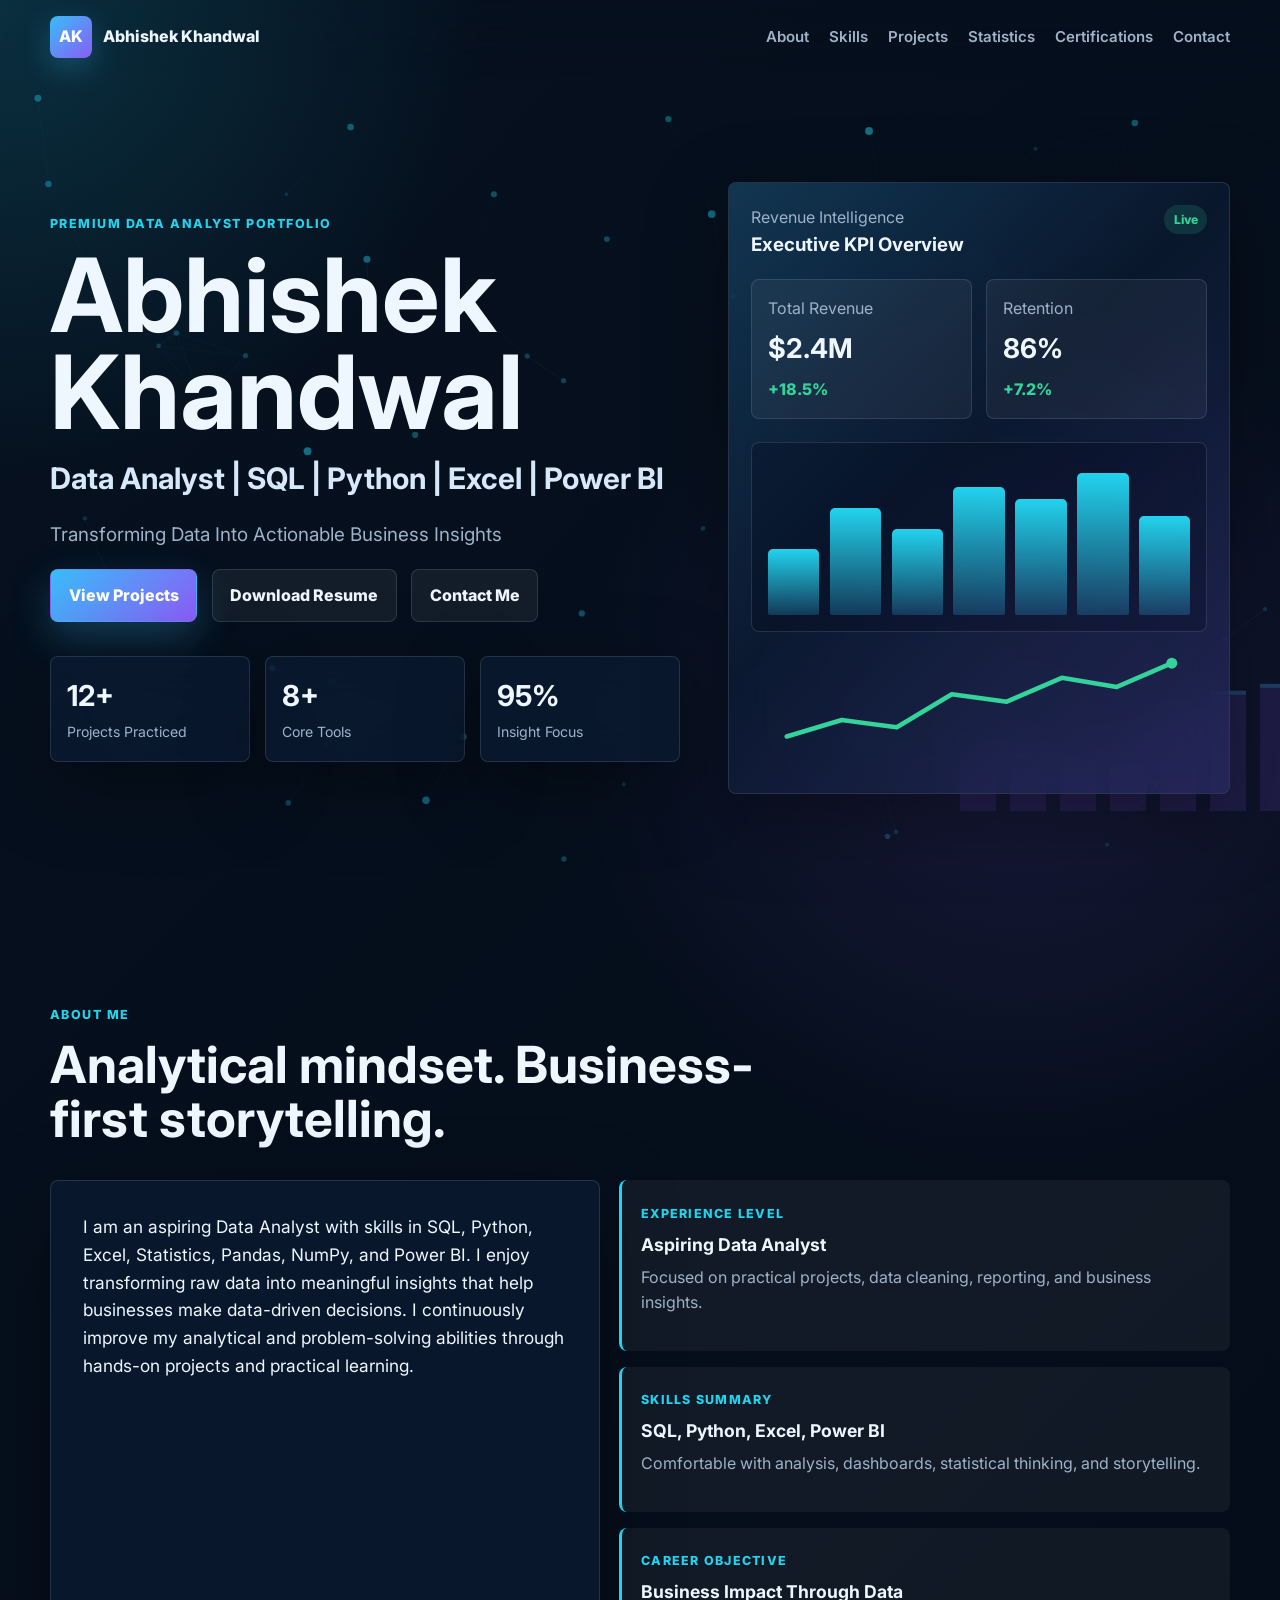
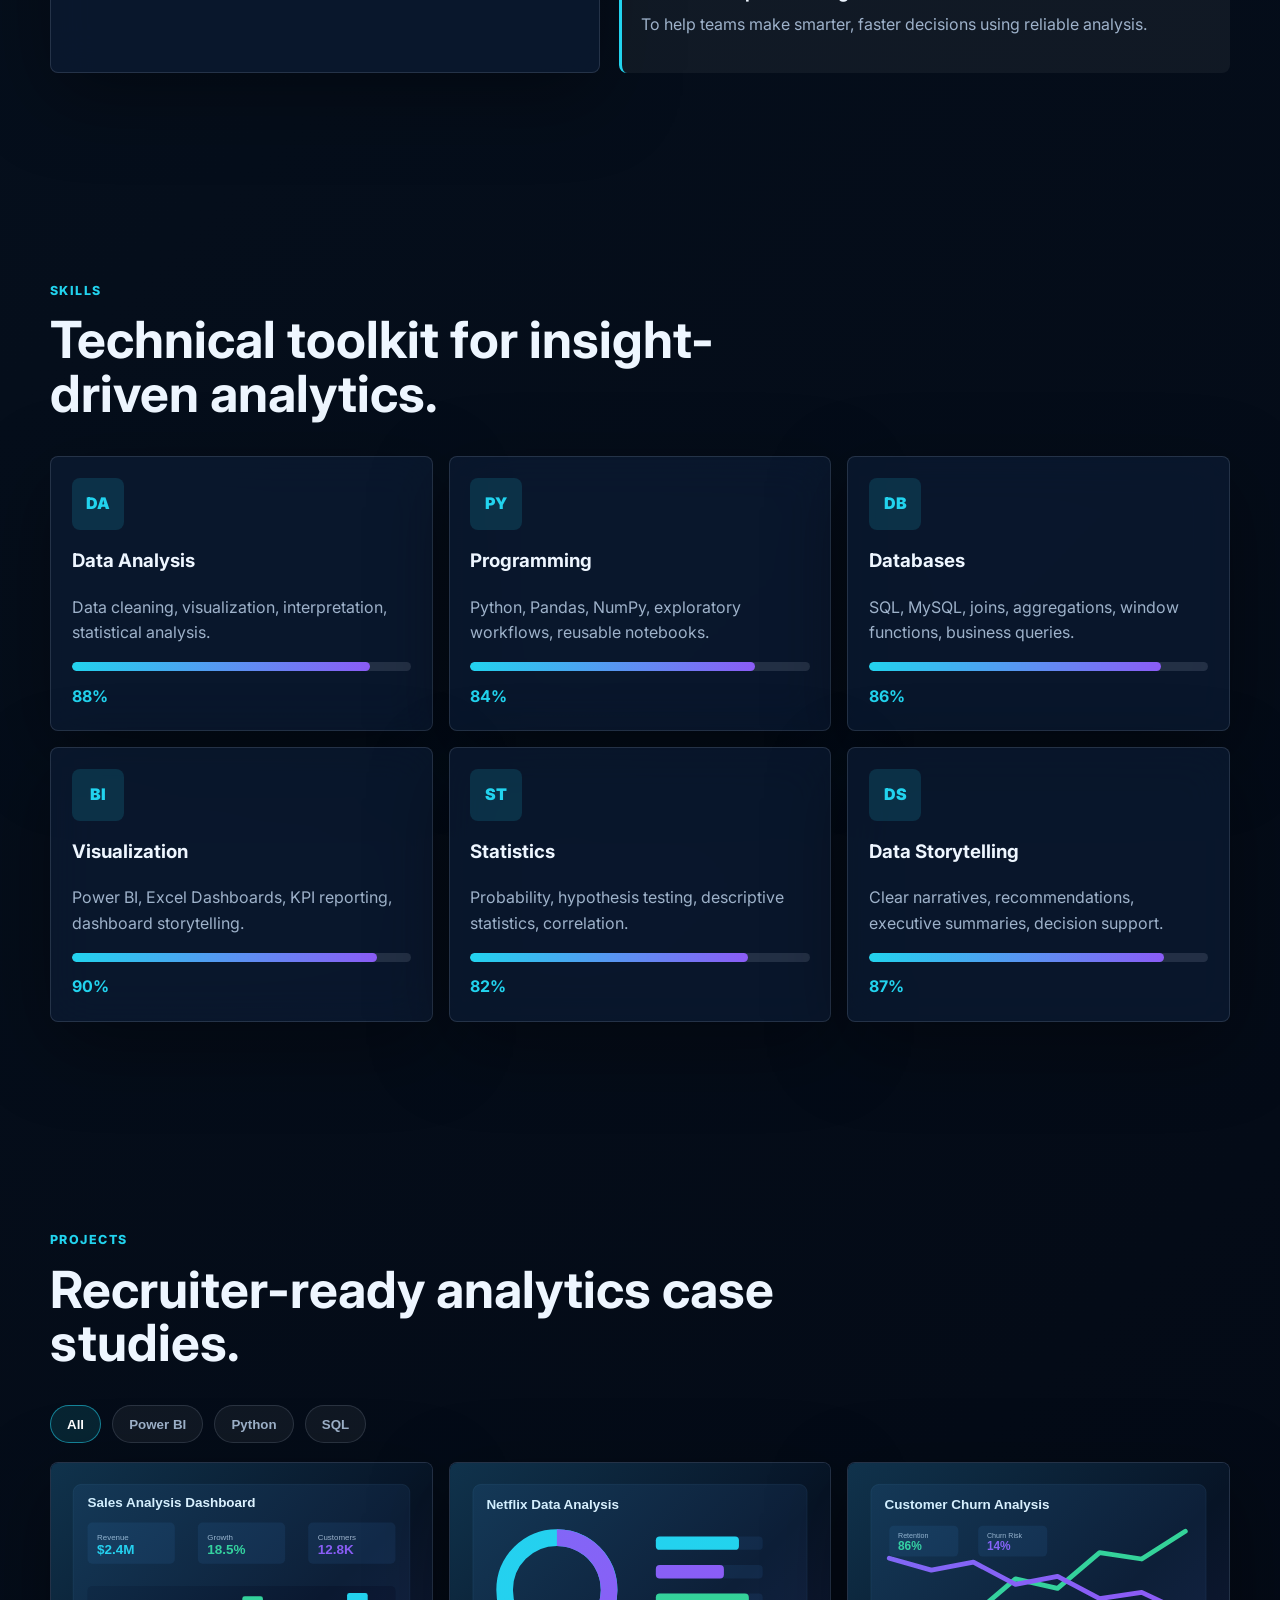
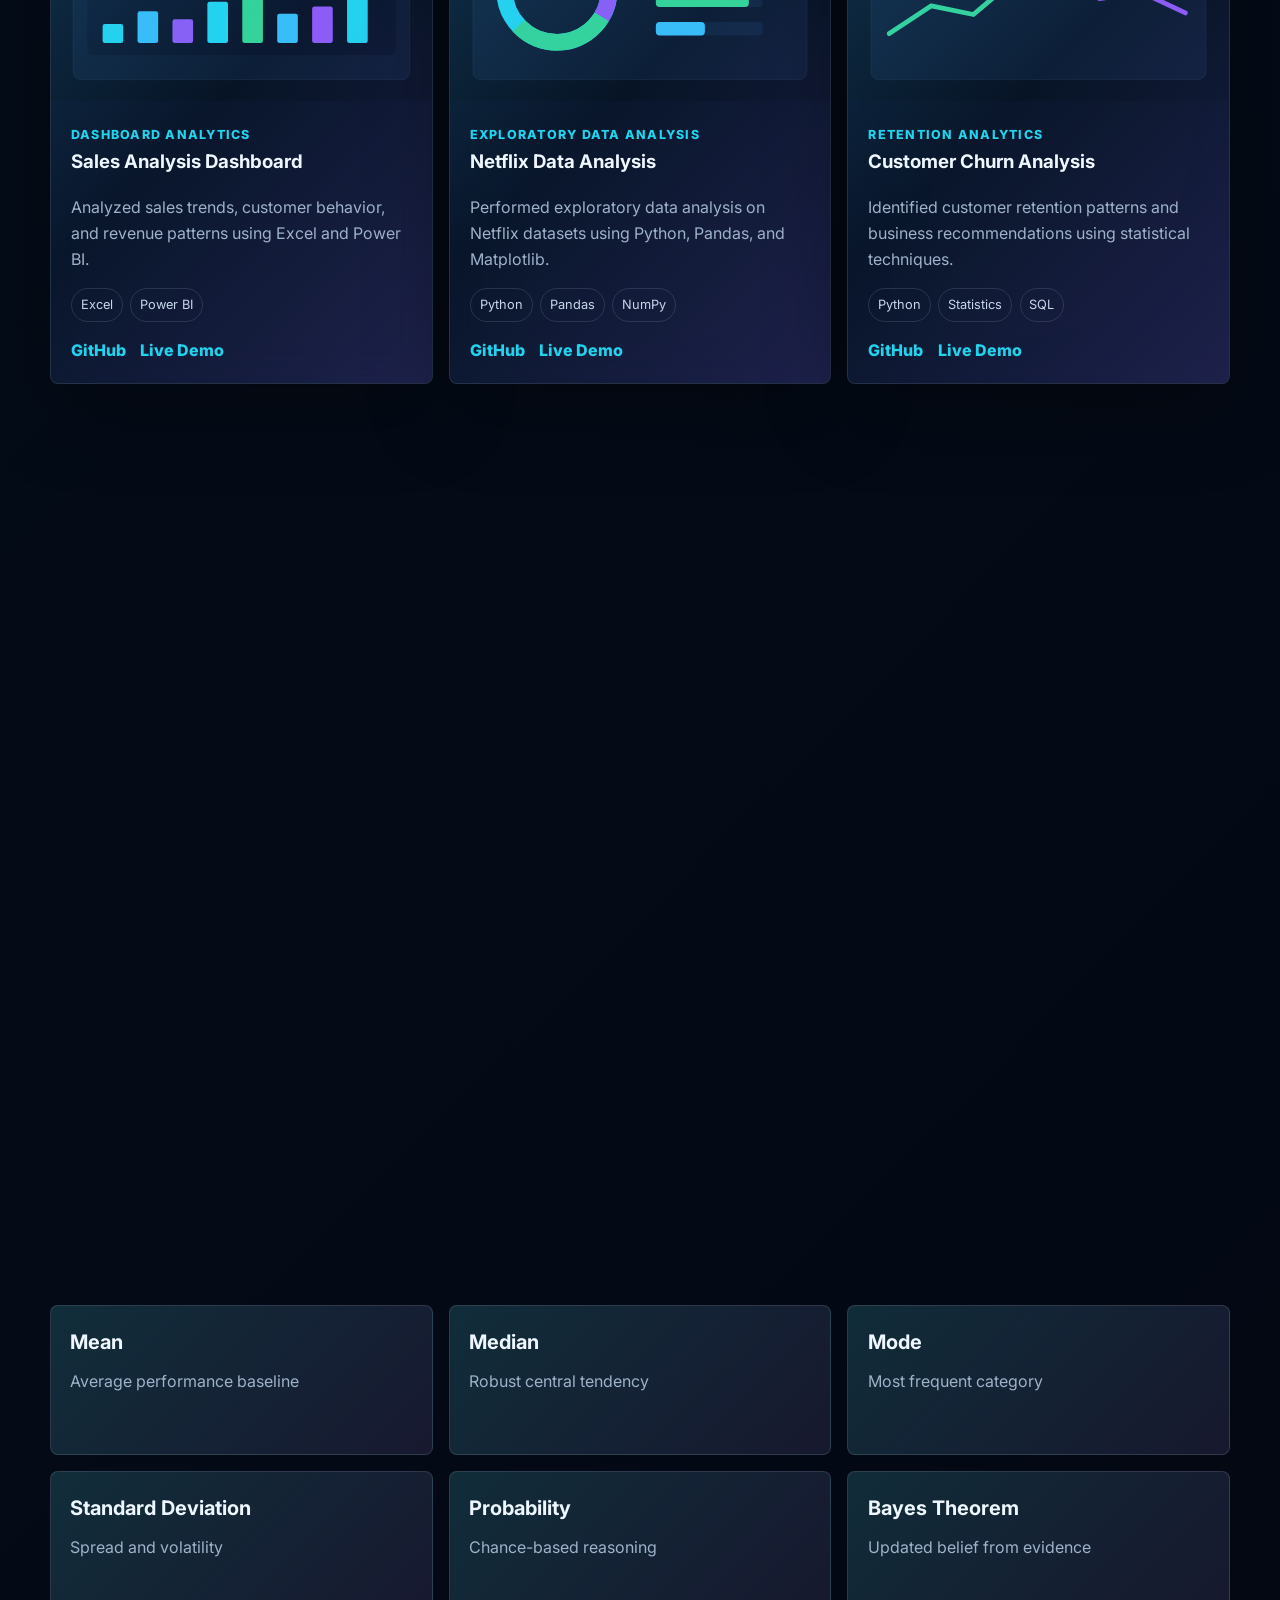
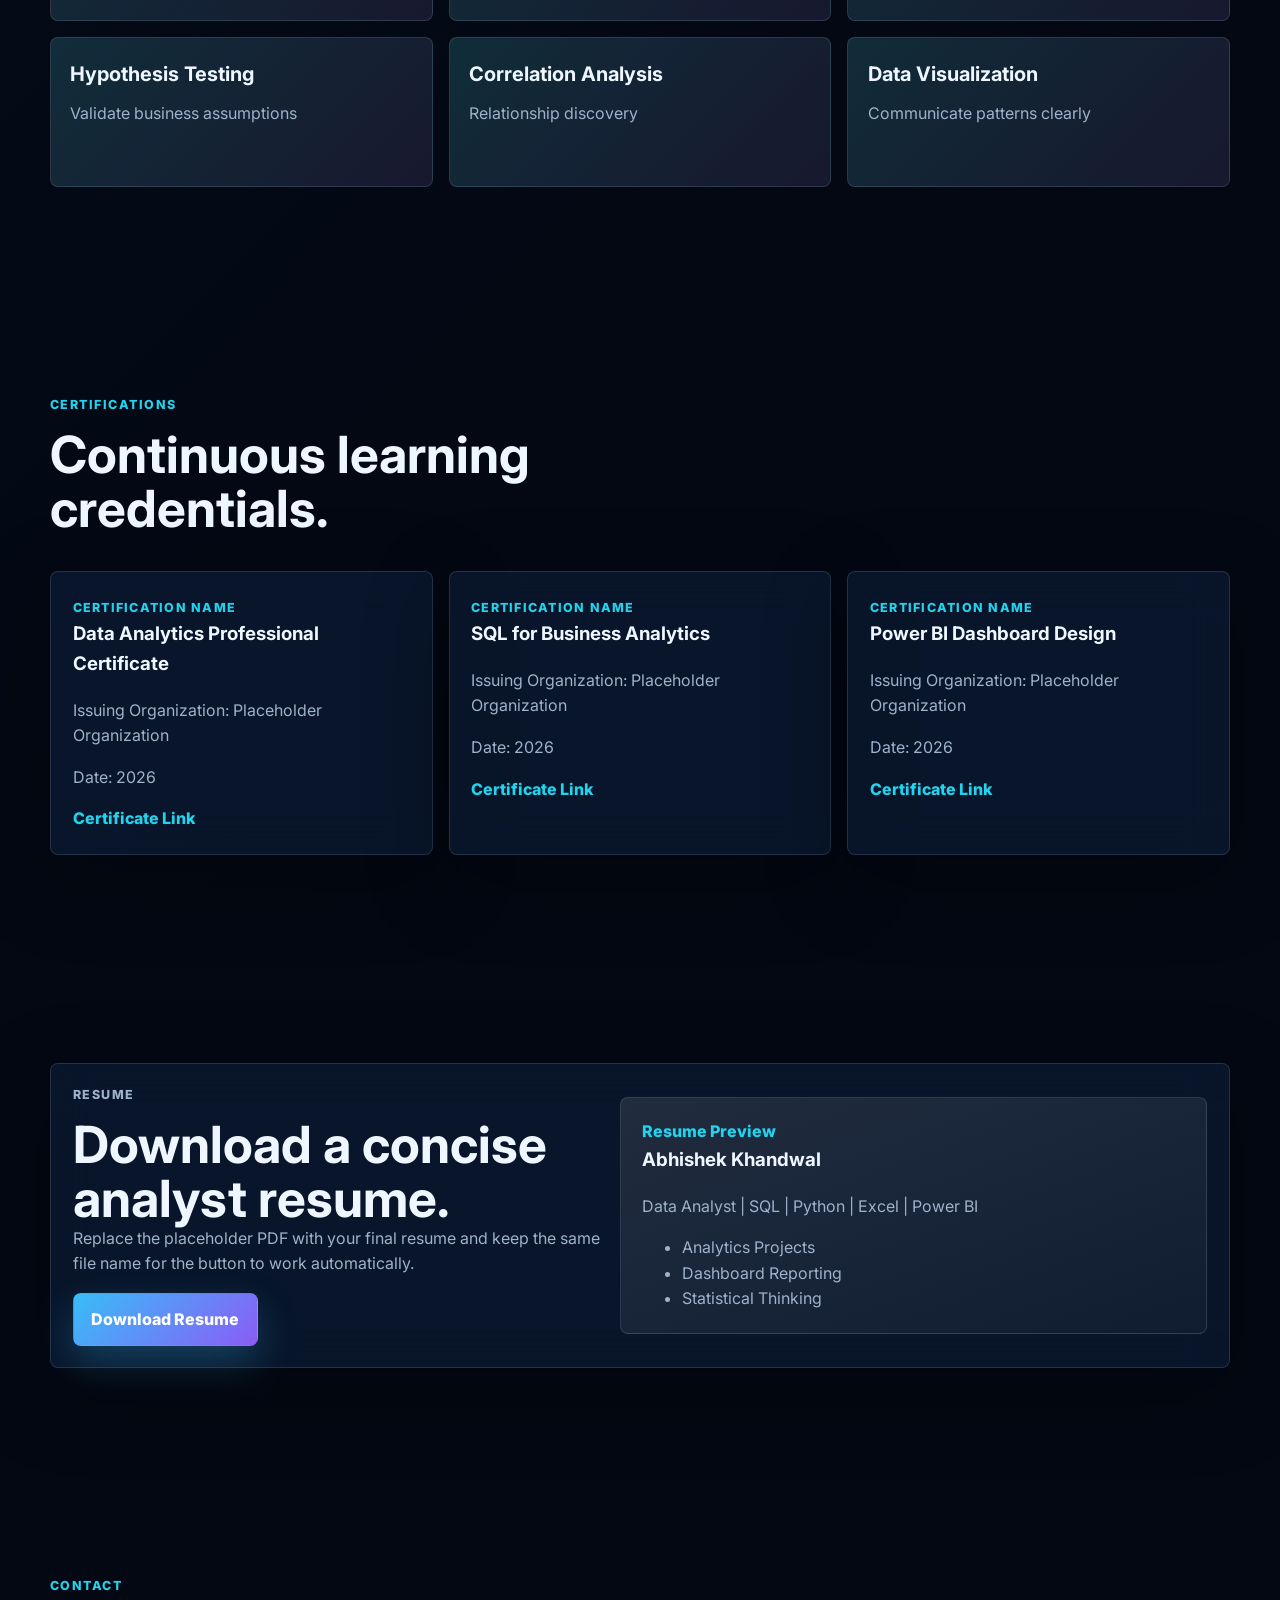
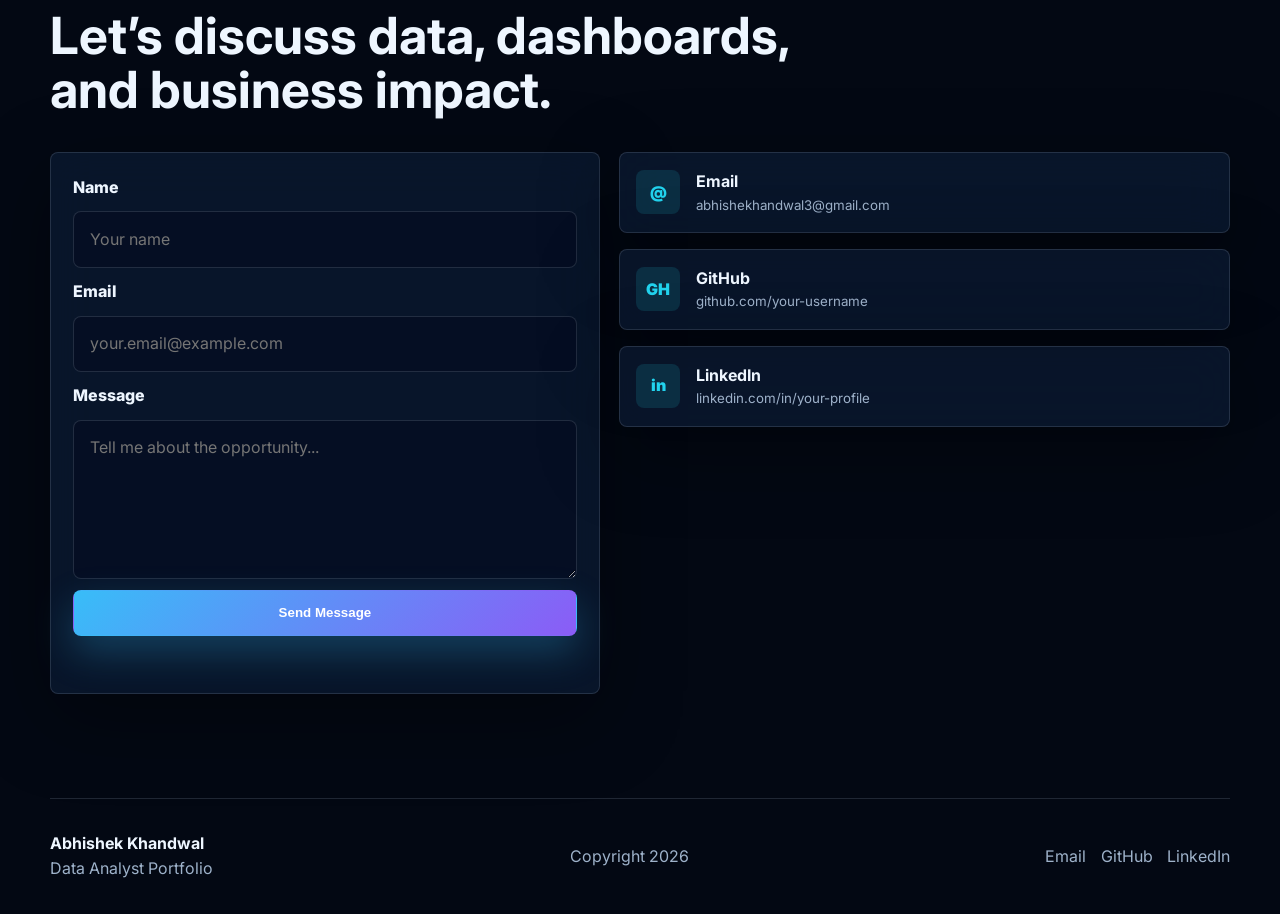
==== commit da41b92d: "Update index.html" ====
--- a/index.html
+++ b/index.html
@@ -381,7 +381,7 @@
     </div>
     <p>Copyright 2026</p>
     <div class="footer-links">
-      <a href="mailto:abhishek@example.com">Email</a>
+      <a href="mailto:abhishekhandwal3@gmail.com">Email</a>
       <a href="https://github.com/" target="_blank" rel="noopener">GitHub</a>
       <a href="https://www.linkedin.com/" target="_blank" rel="noopener">LinkedIn</a>
     </div>
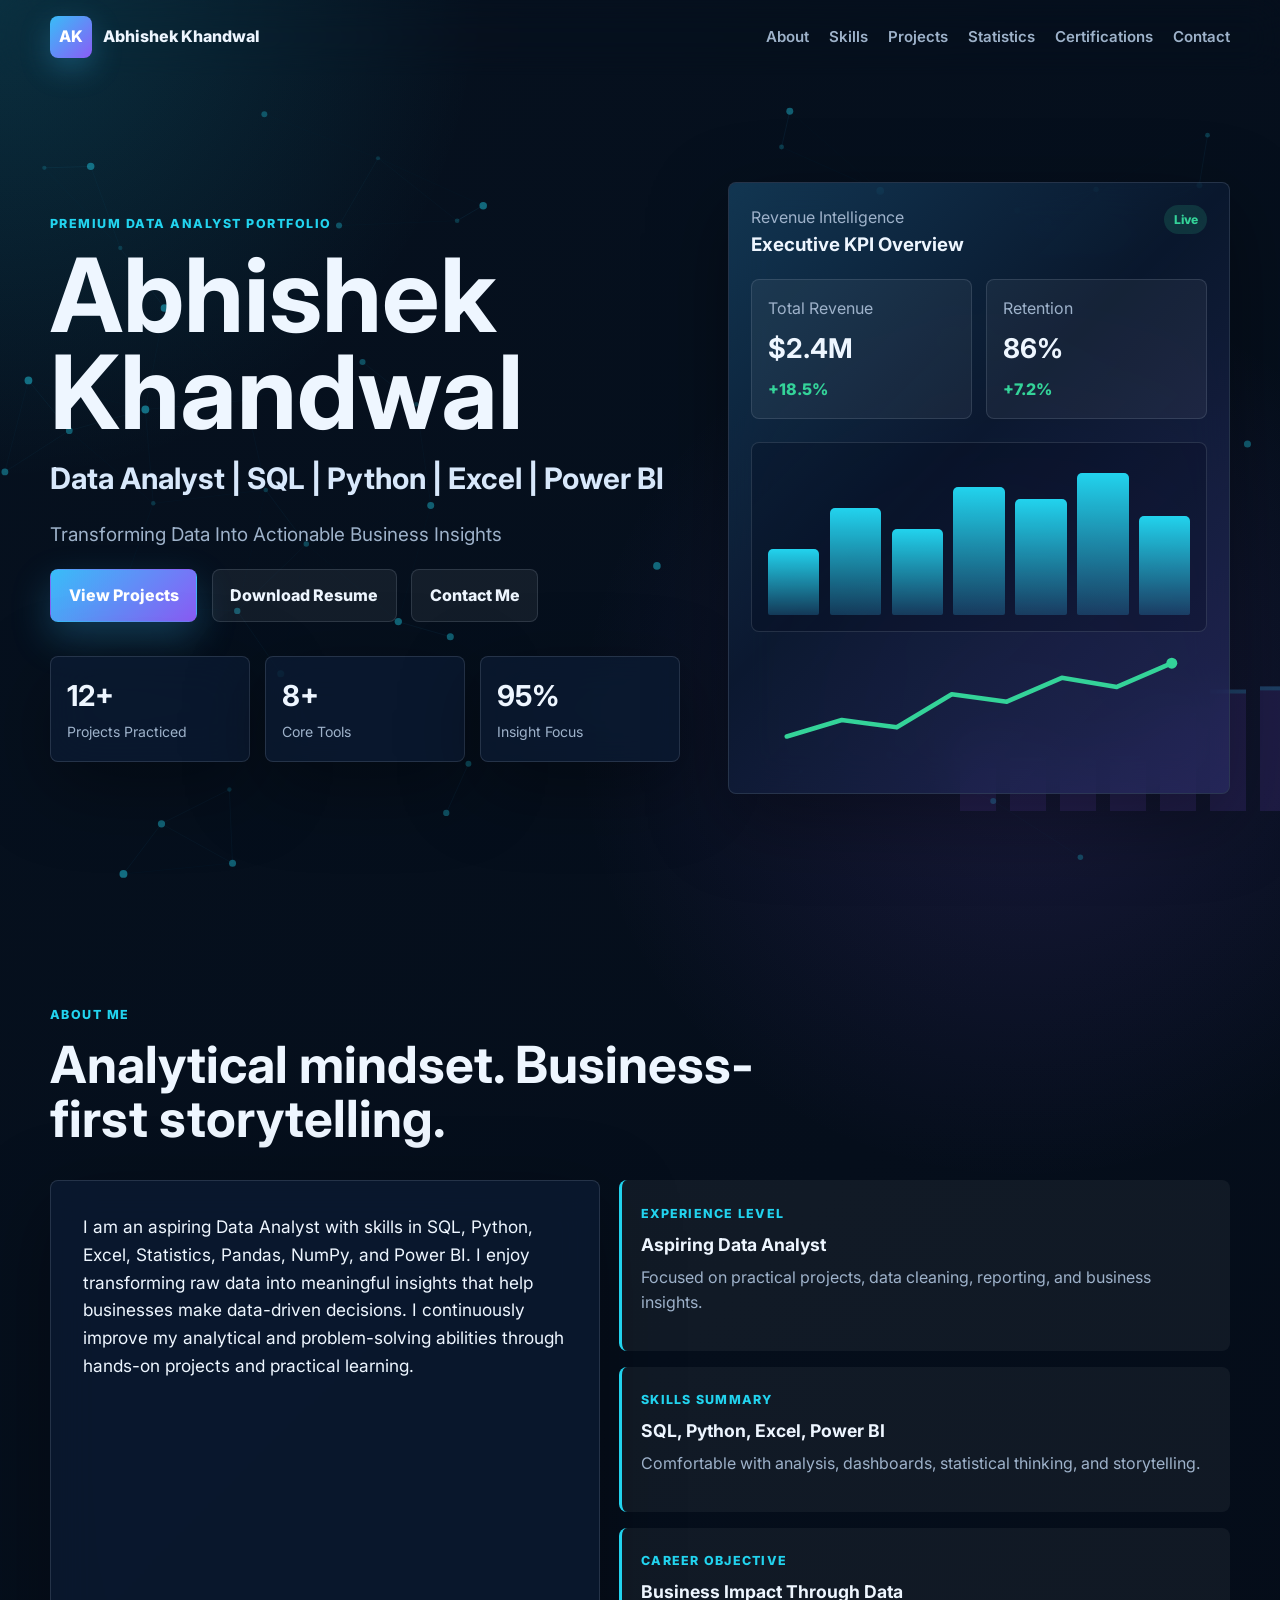
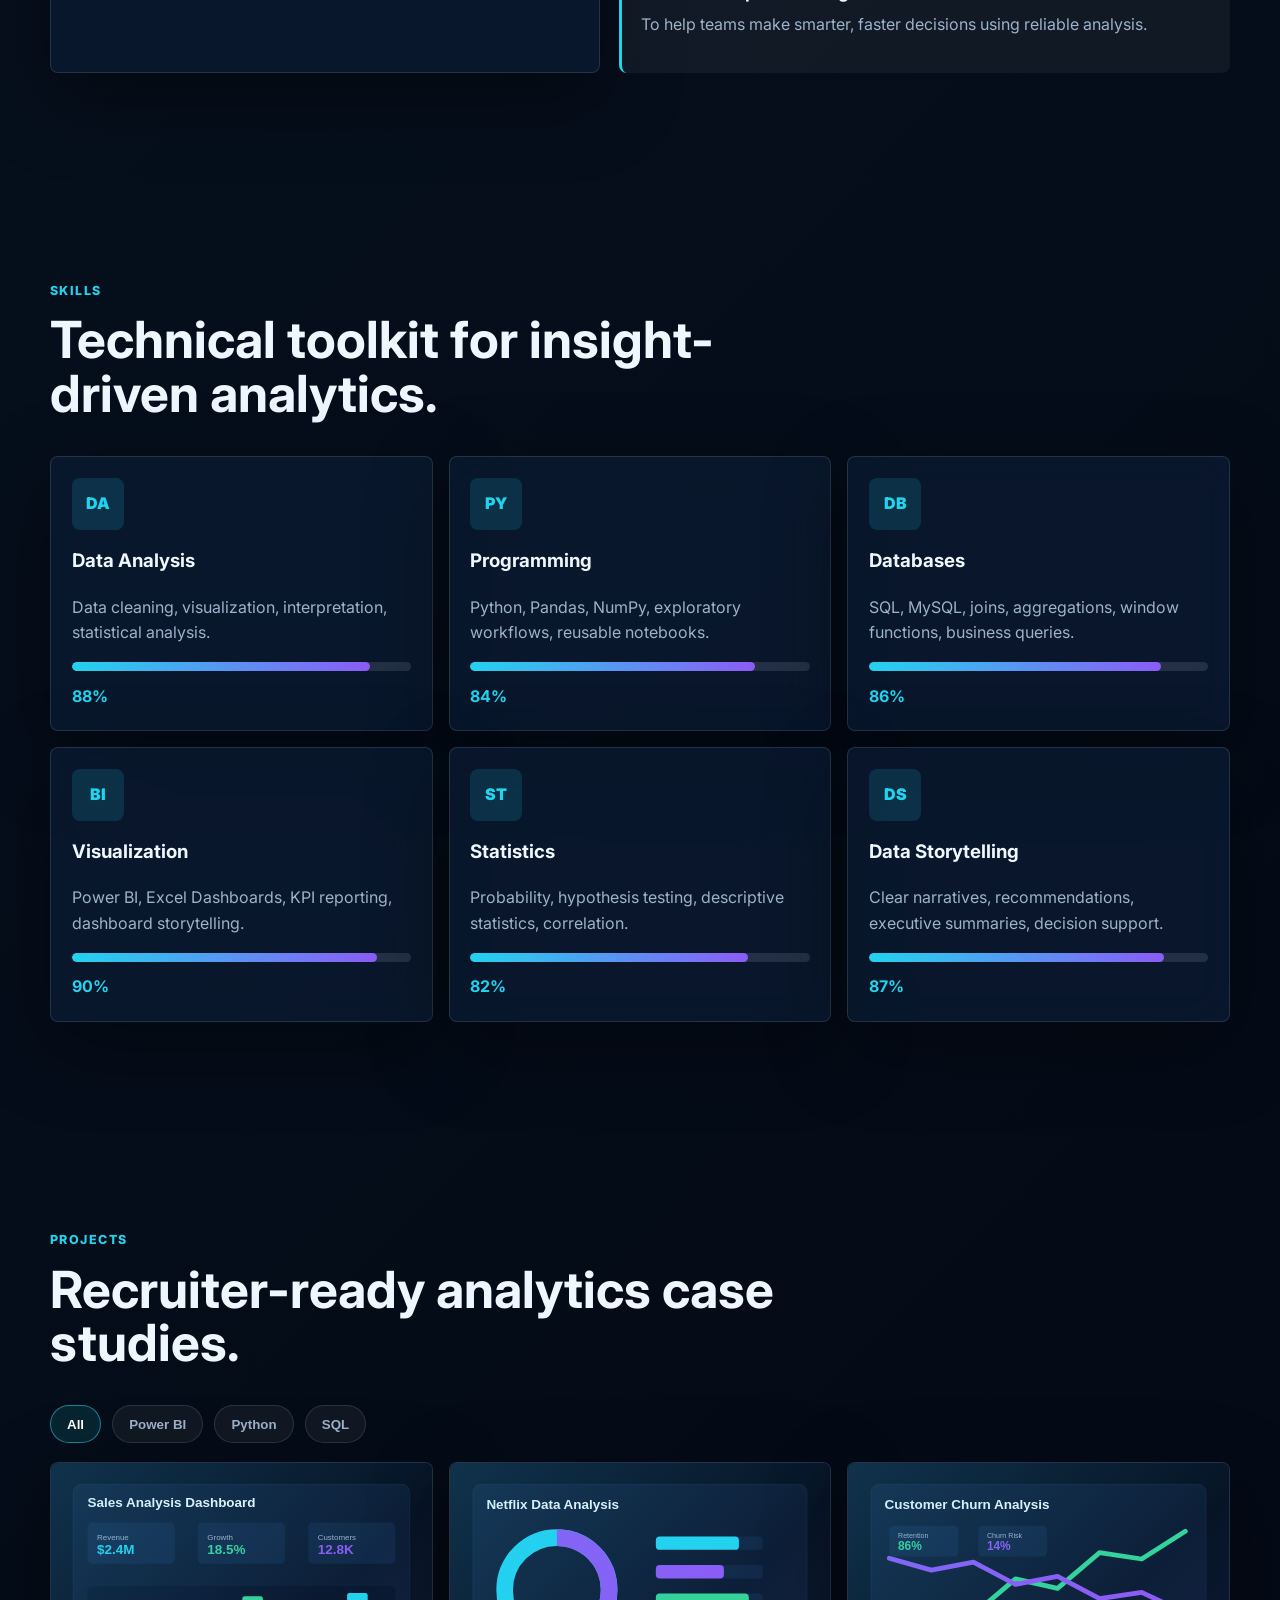
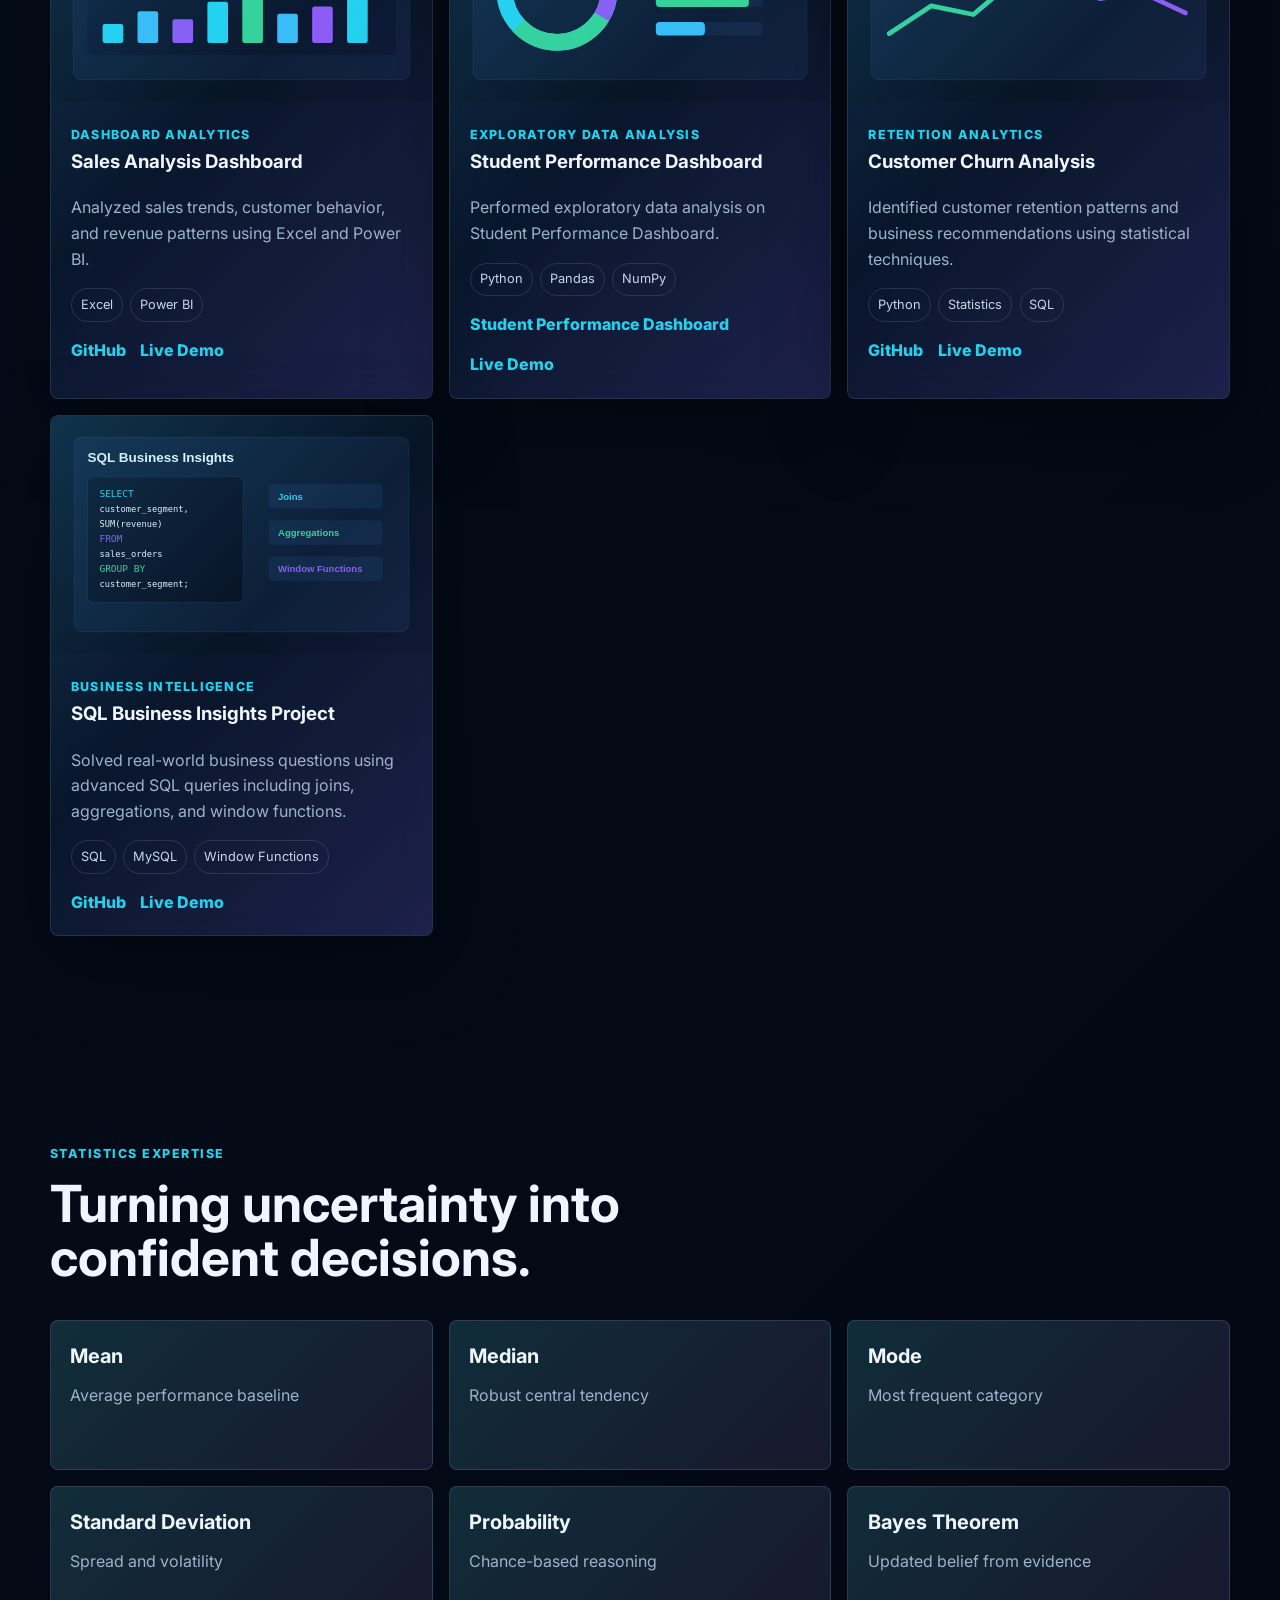
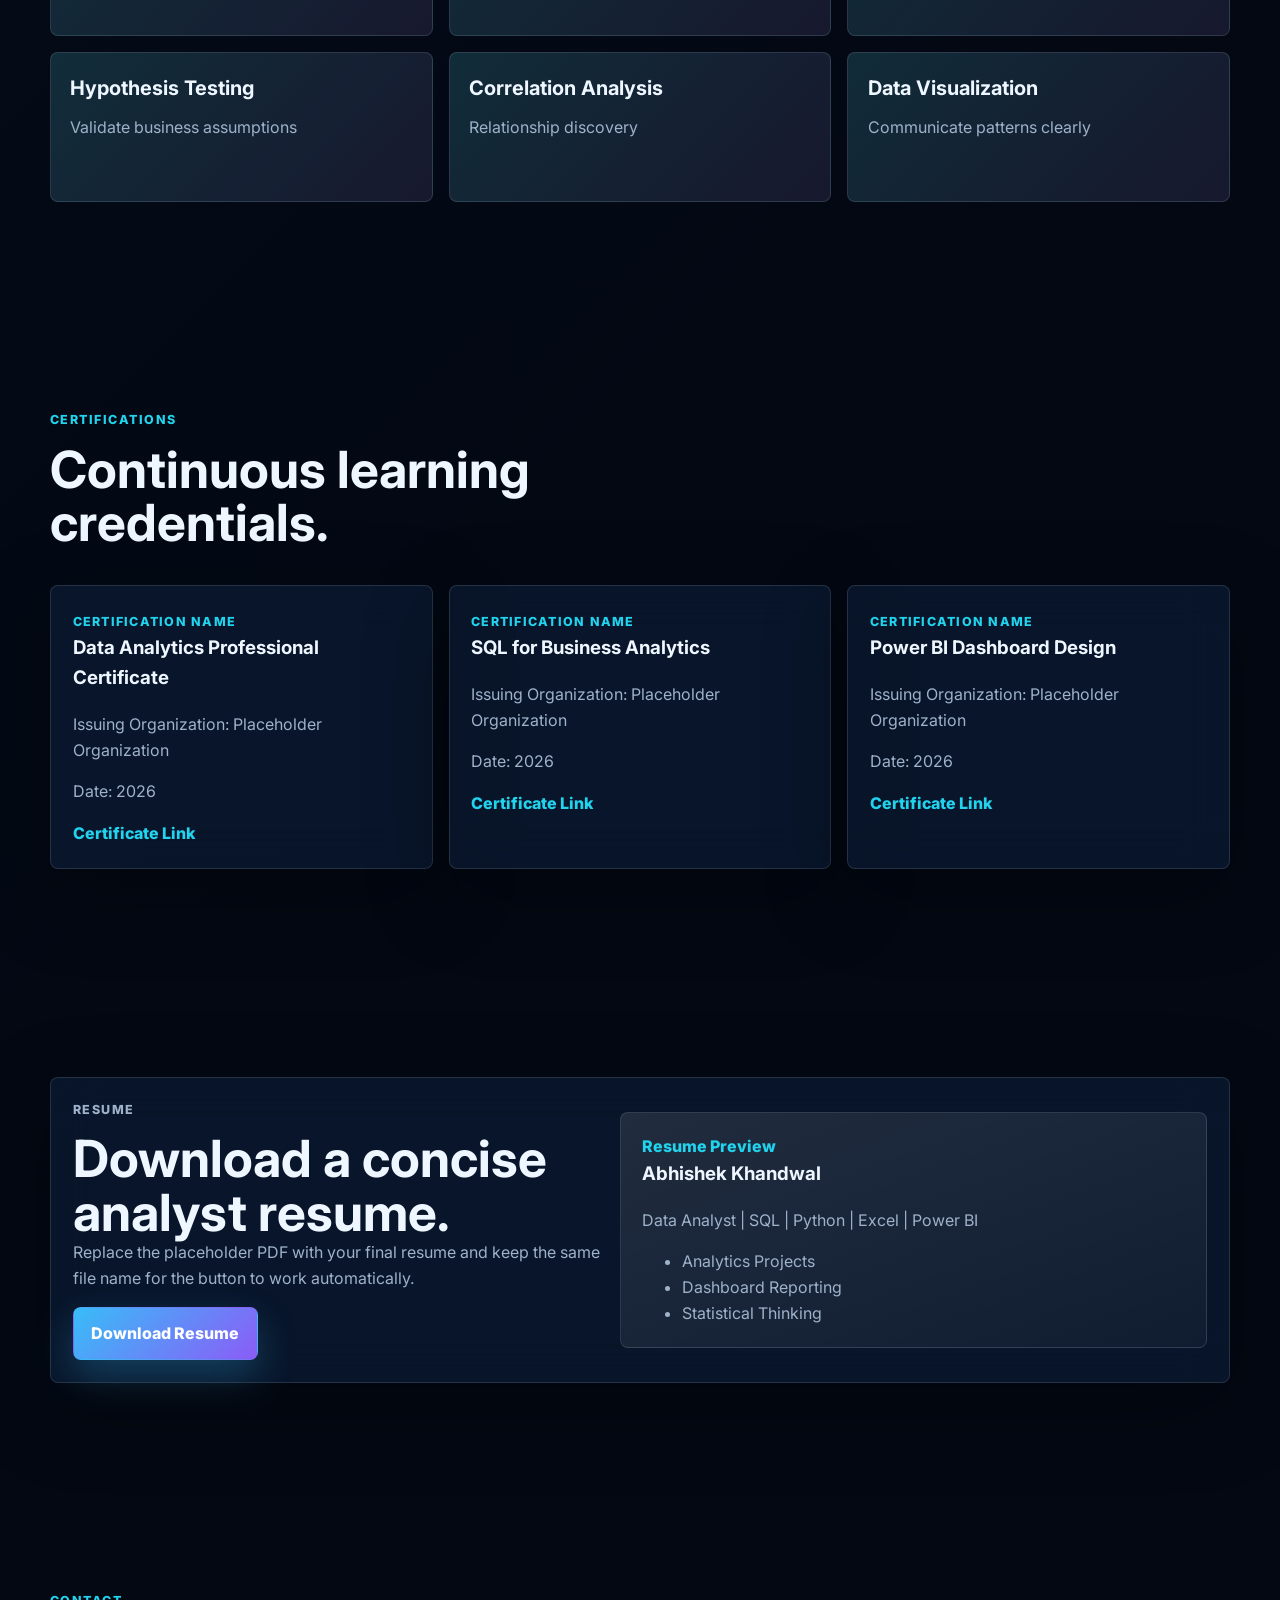
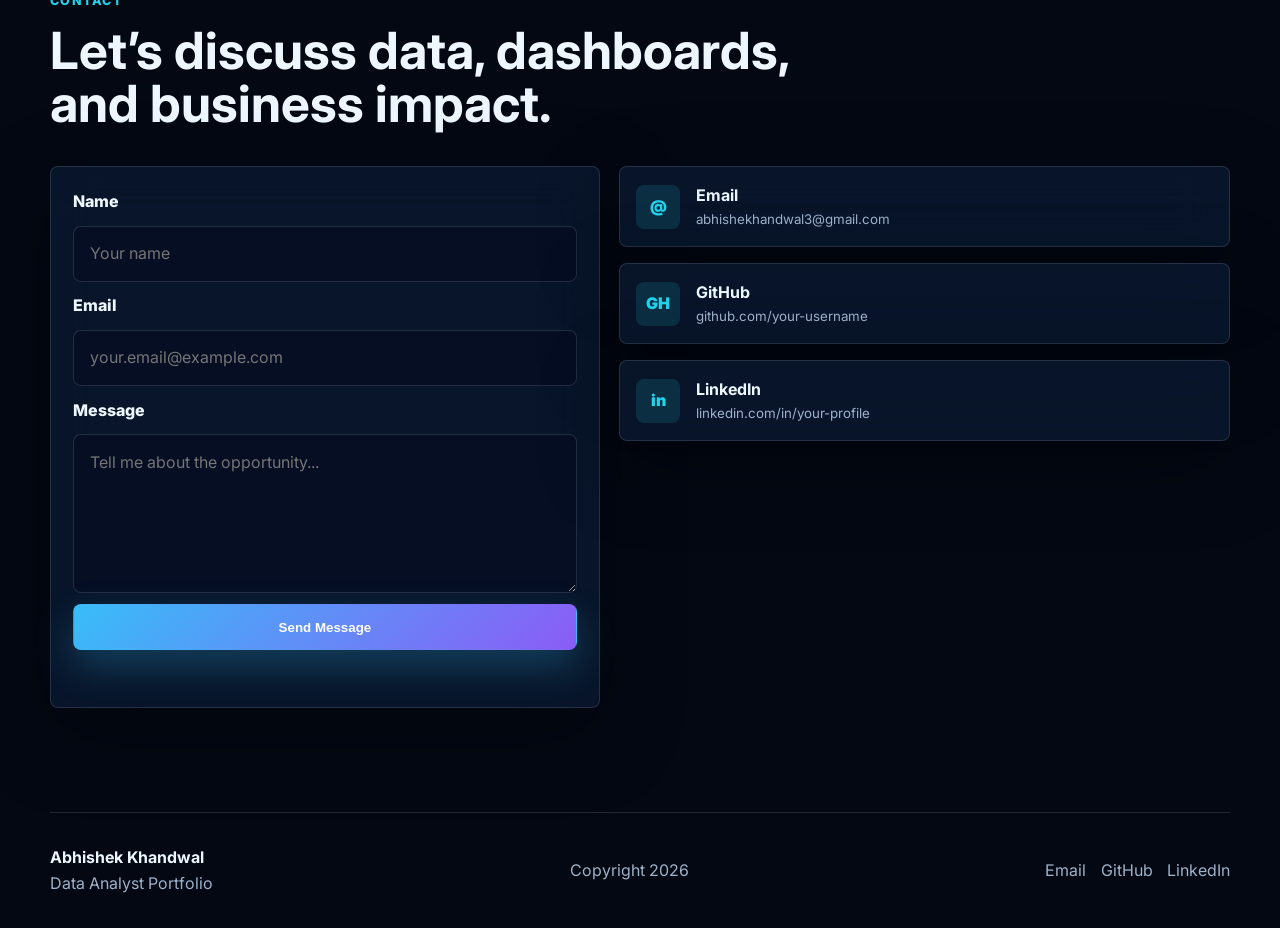
==== commit 7847a5a7: "Update index.html" ====
--- a/index.html
+++ b/index.html
@@ -227,11 +227,11 @@
           <img src="assets/project-netflix.svg" alt="Netflix Data Analysis preview">
           <div class="project-body">
             <span class="project-type">Exploratory Data Analysis</span>
-            <h3>Netflix Data Analysis</h3>
-            <p>Performed exploratory data analysis on Netflix datasets using Python, Pandas, and Matplotlib.</p>
+            <h3>Student Performance Dashboard</h3>
+            <p>Performed exploratory data analysis on Student Performance Dashboard.</p>
             <div class="tags"><span>Python</span><span>Pandas</span><span>NumPy</span></div>
             <div class="project-actions">
-              <a href="#" aria-label="Netflix Data Analysis GitHub">GitHub</a>
+              <a href="dashbored.html">Student Performance Dashboard</a>
               <a href="#" aria-label="Netflix Data Analysis live demo">Live Demo</a>
             </div>
           </div>
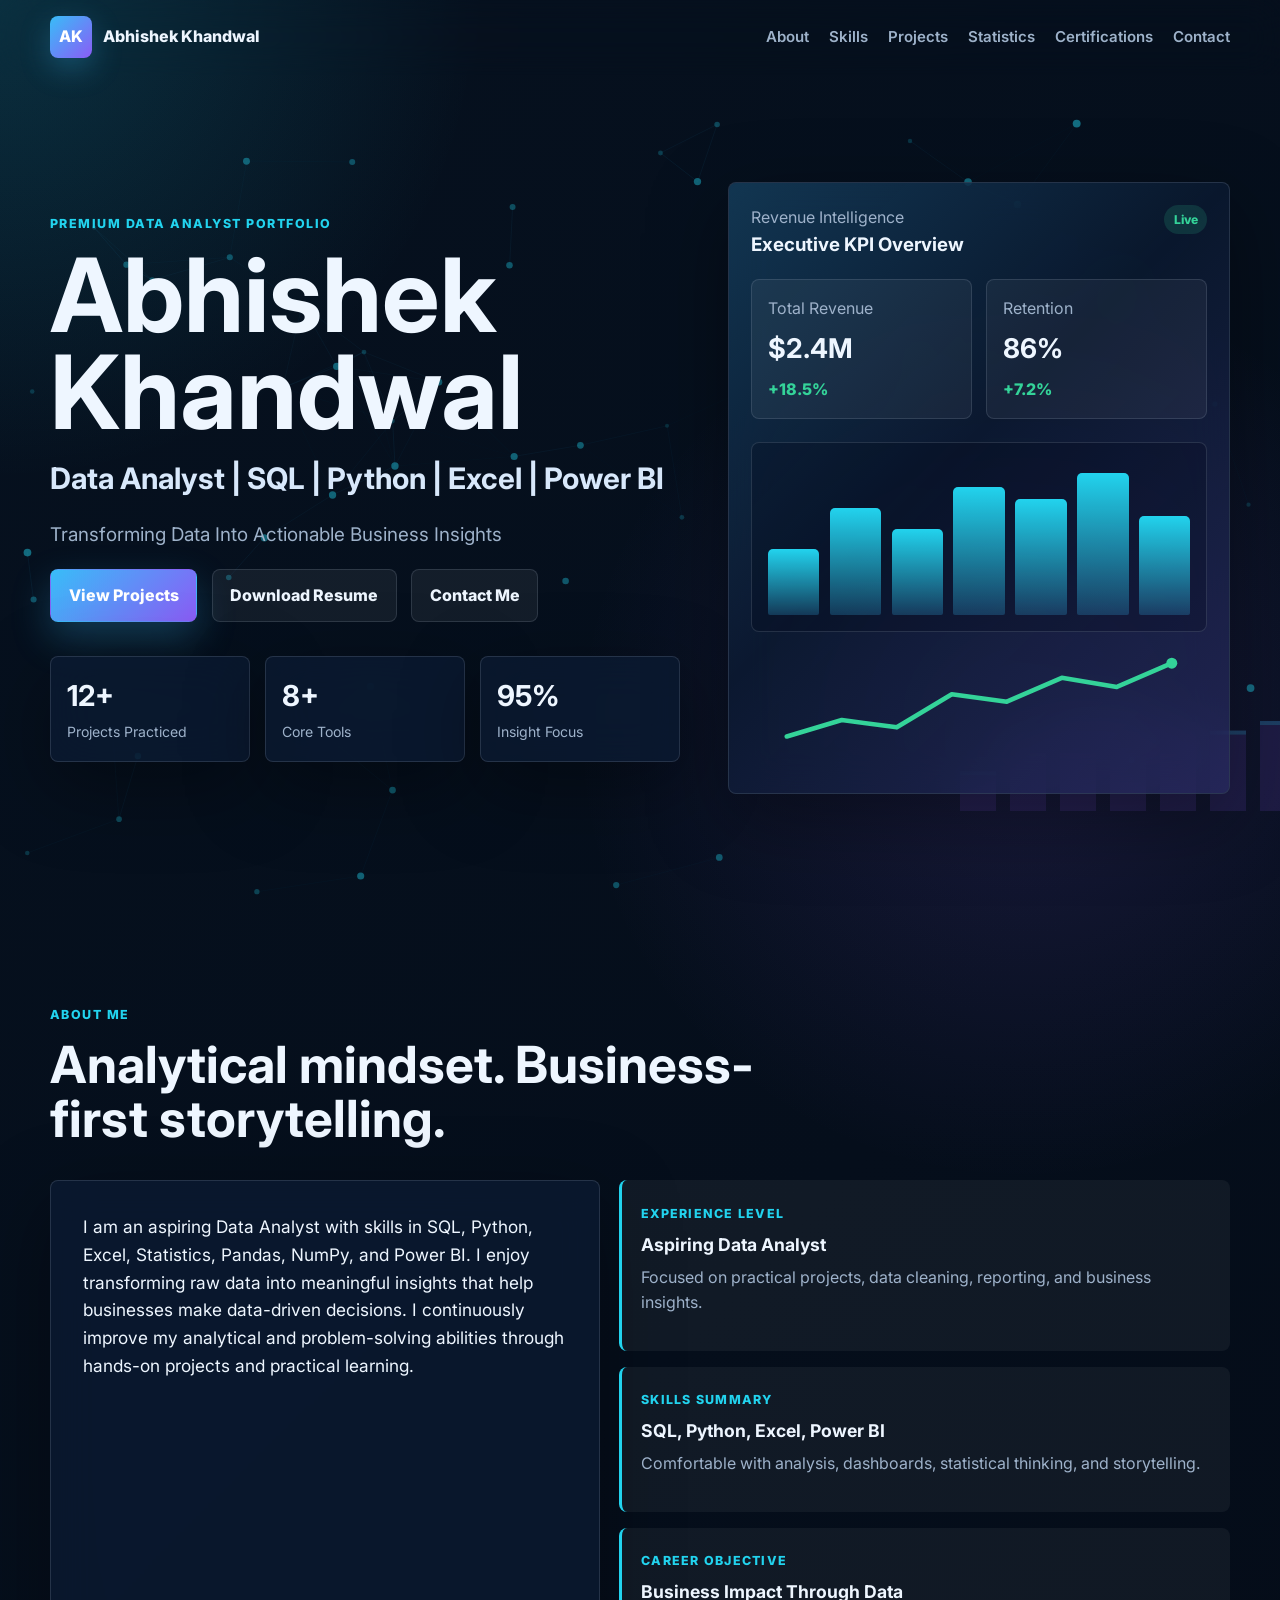
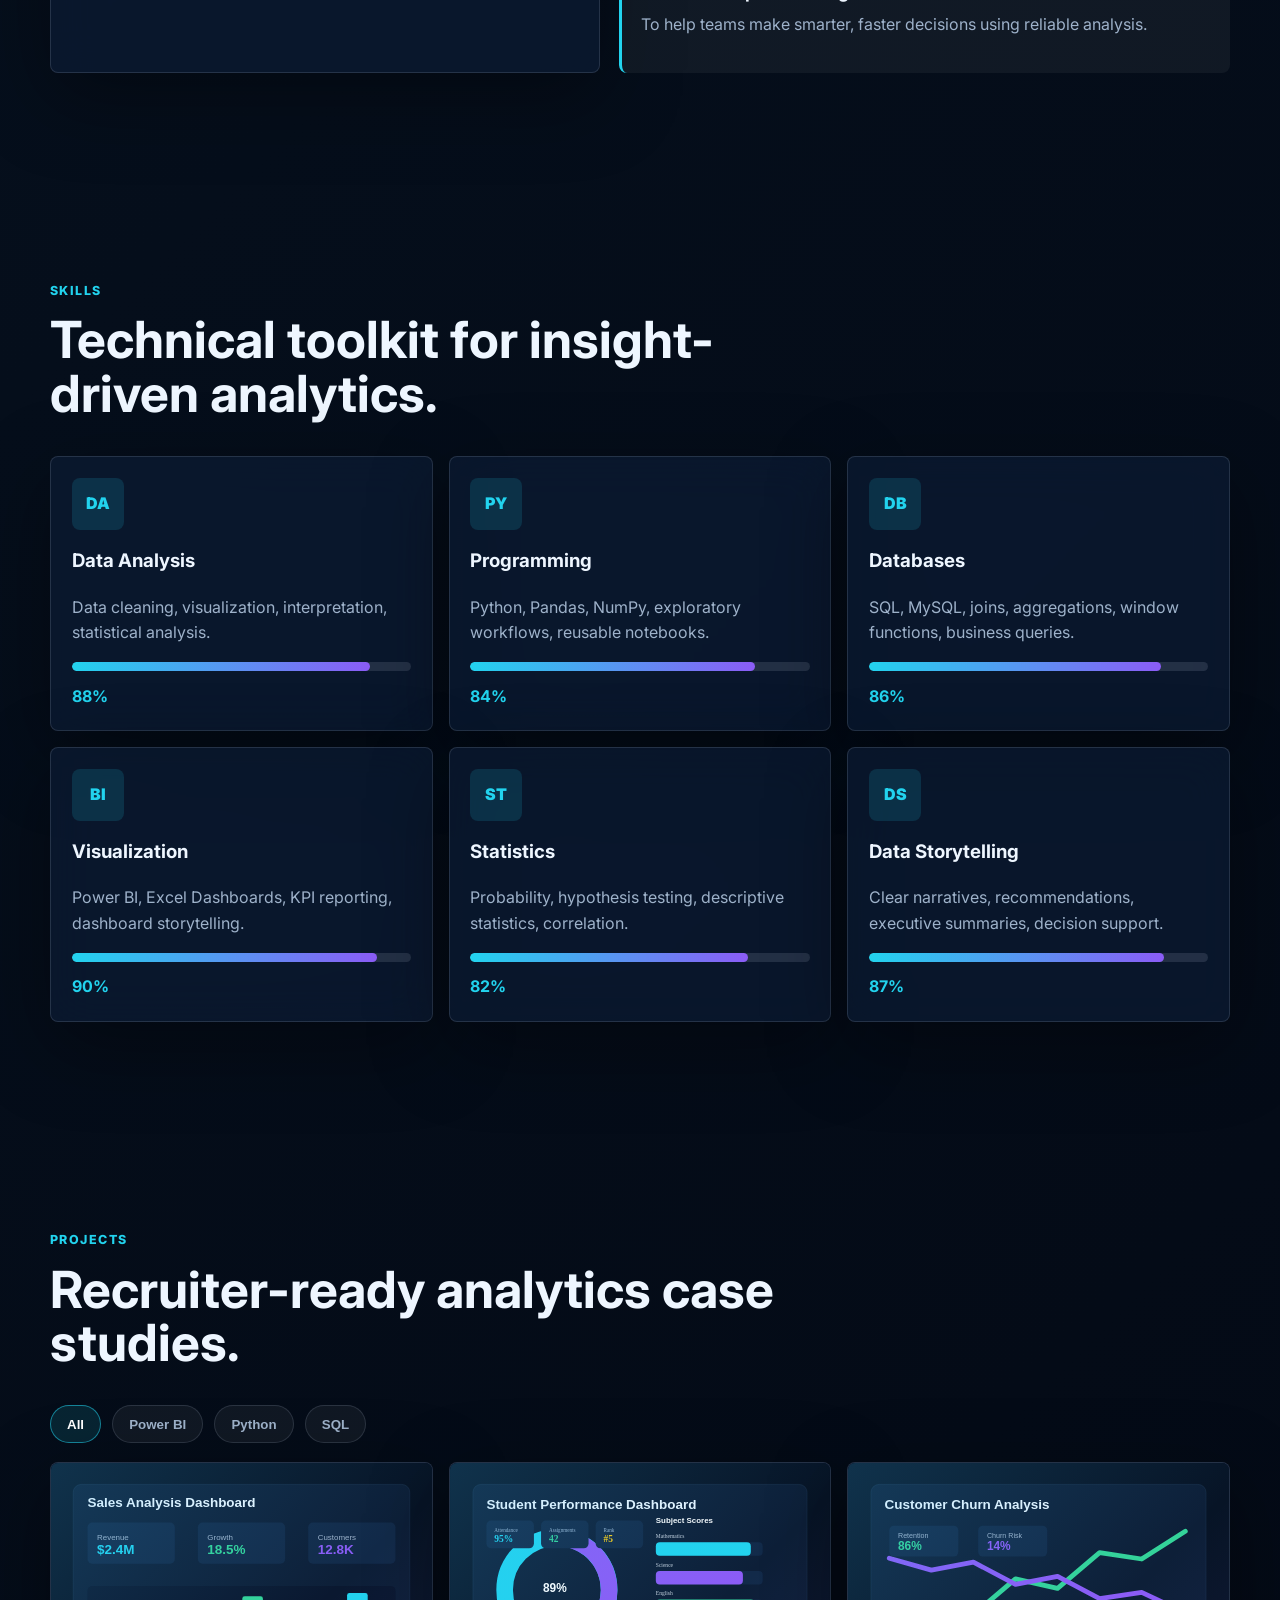
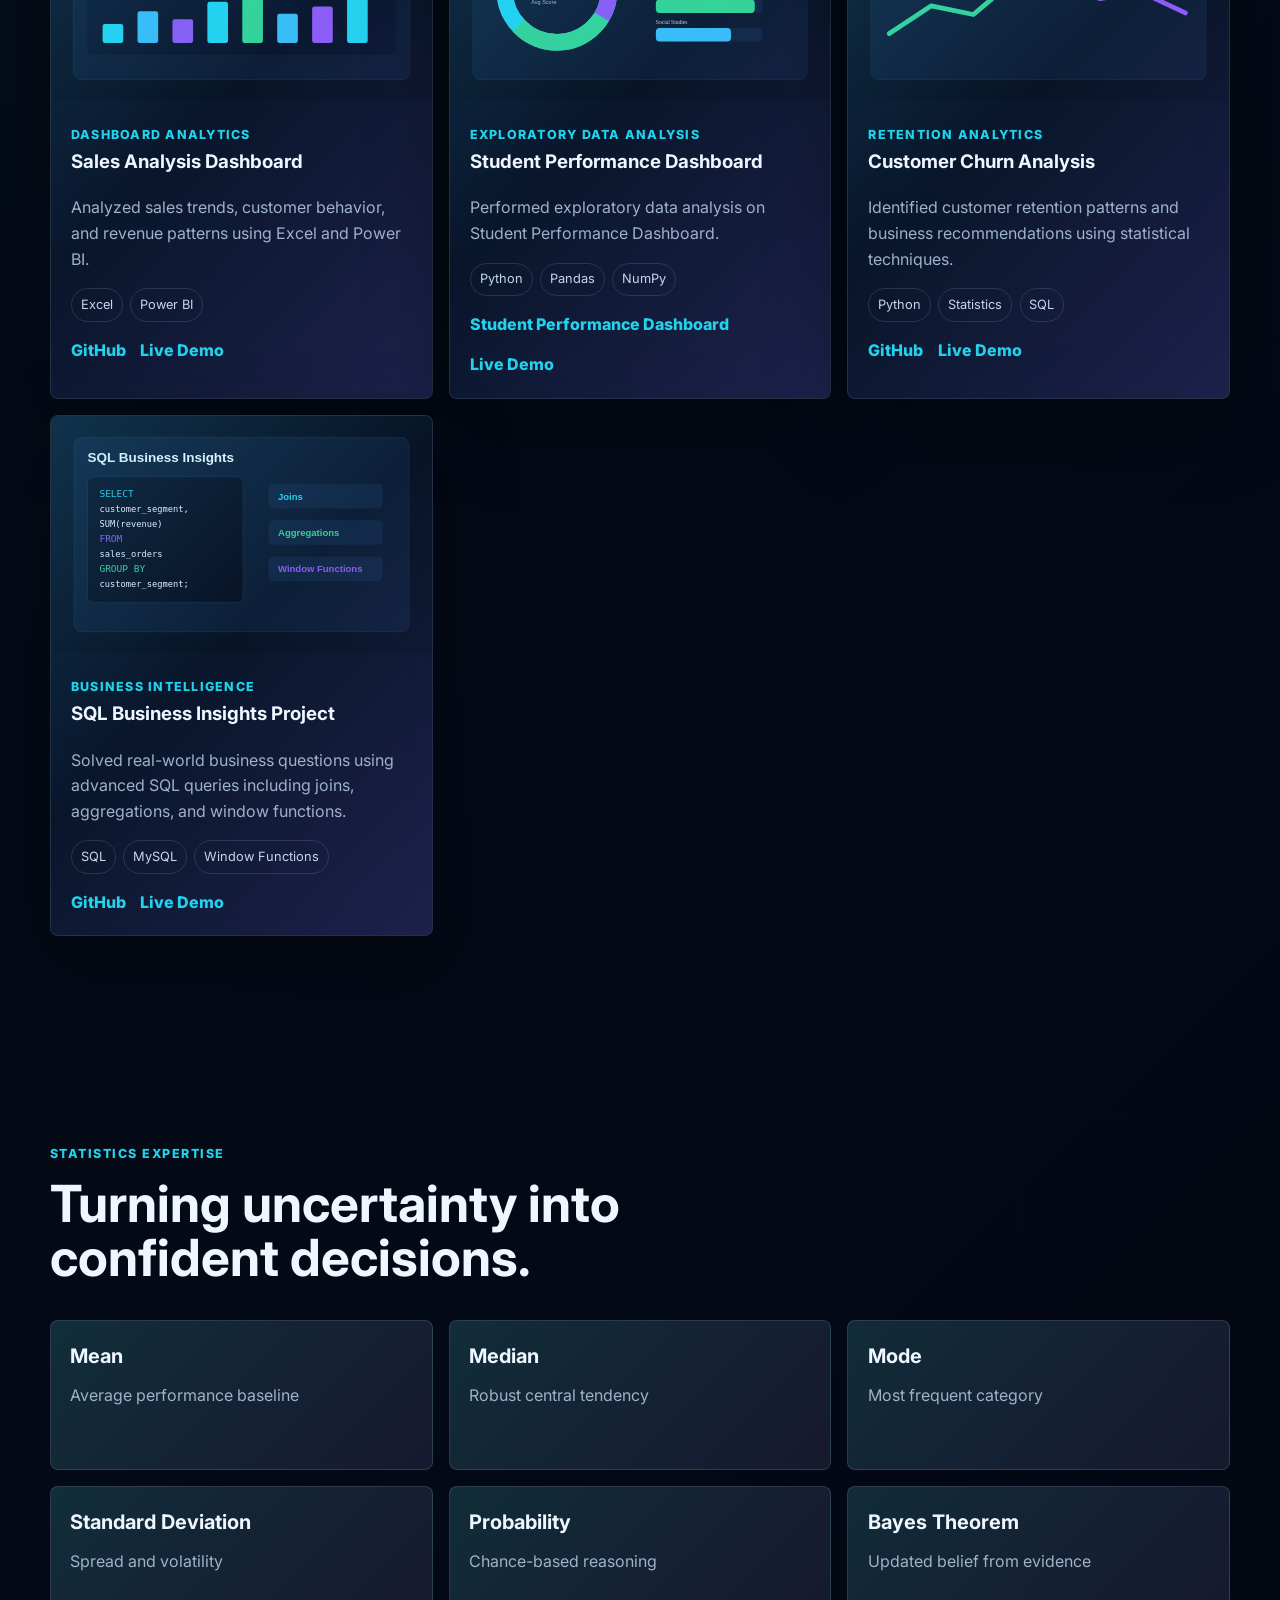
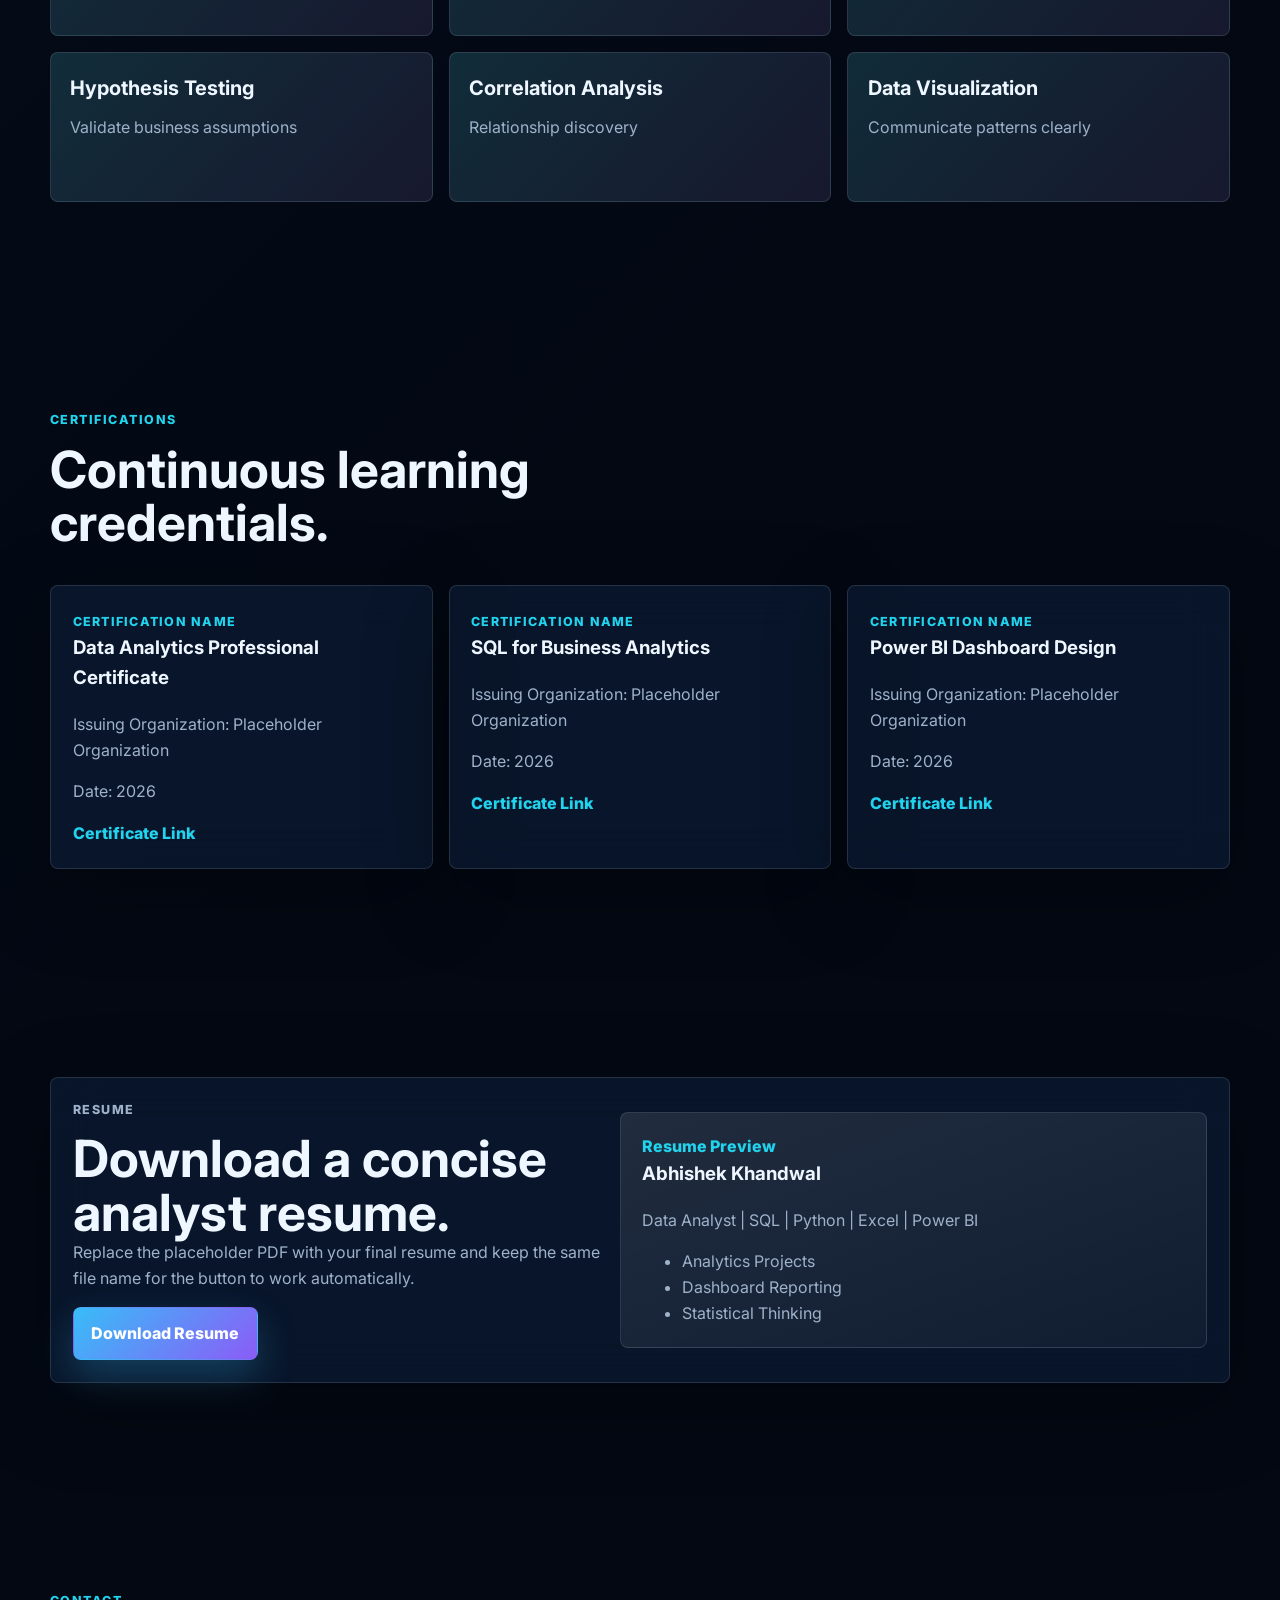
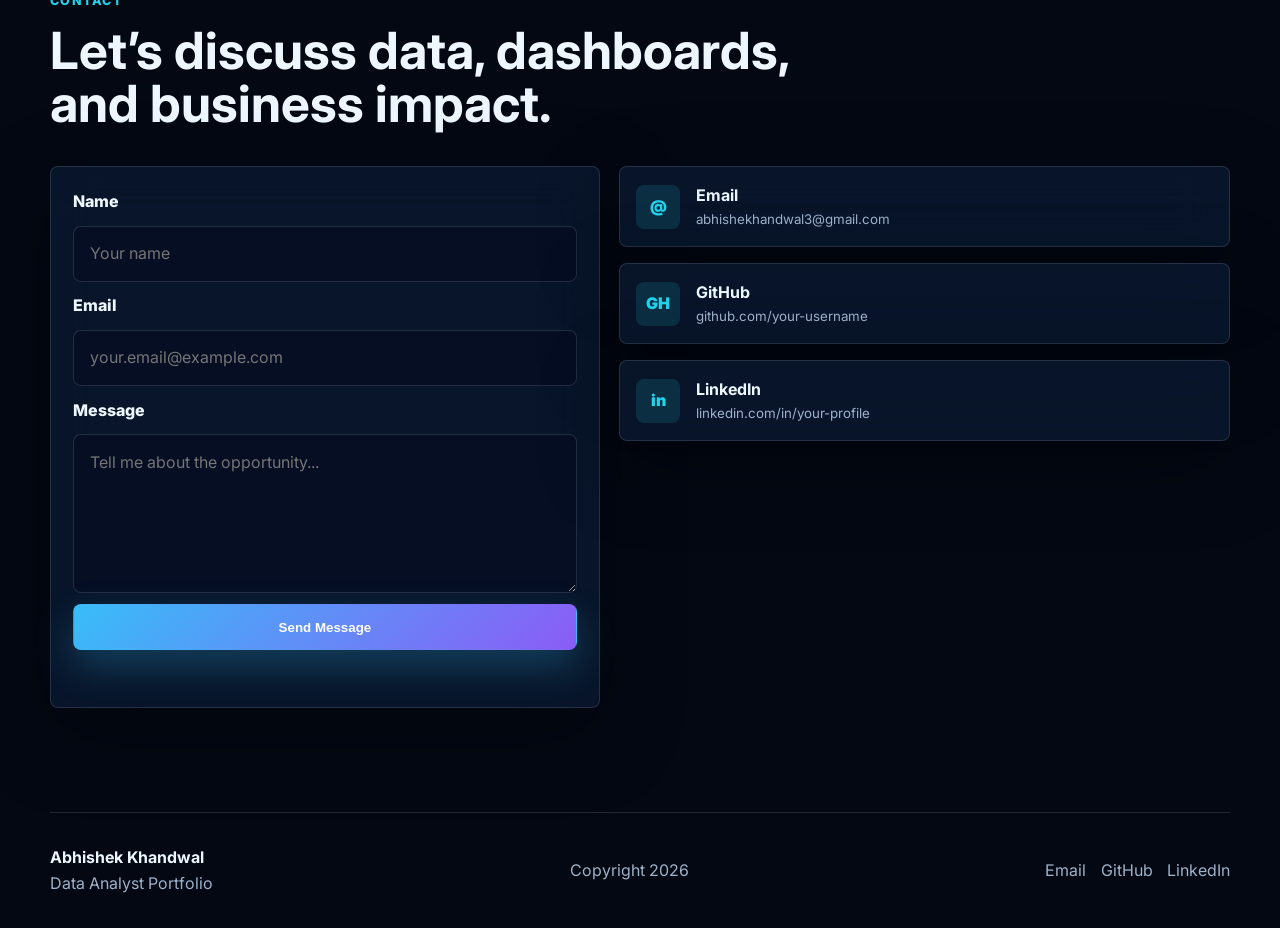
==== commit 56076bf4: "Update index.html" ====
--- a/index.html
+++ b/index.html
@@ -224,7 +224,7 @@
         </article>
 
         <article class="project-card glass reveal" data-category="python">
-          <img src="assets/project-netflix.svg" alt="Netflix Data Analysis preview">
+          <img src="assets/student_performance_dashboard.svg" alt="Student Data Dashboard preview">
           <div class="project-body">
             <span class="project-type">Exploratory Data Analysis</span>
             <h3>Student Performance Dashboard</h3>
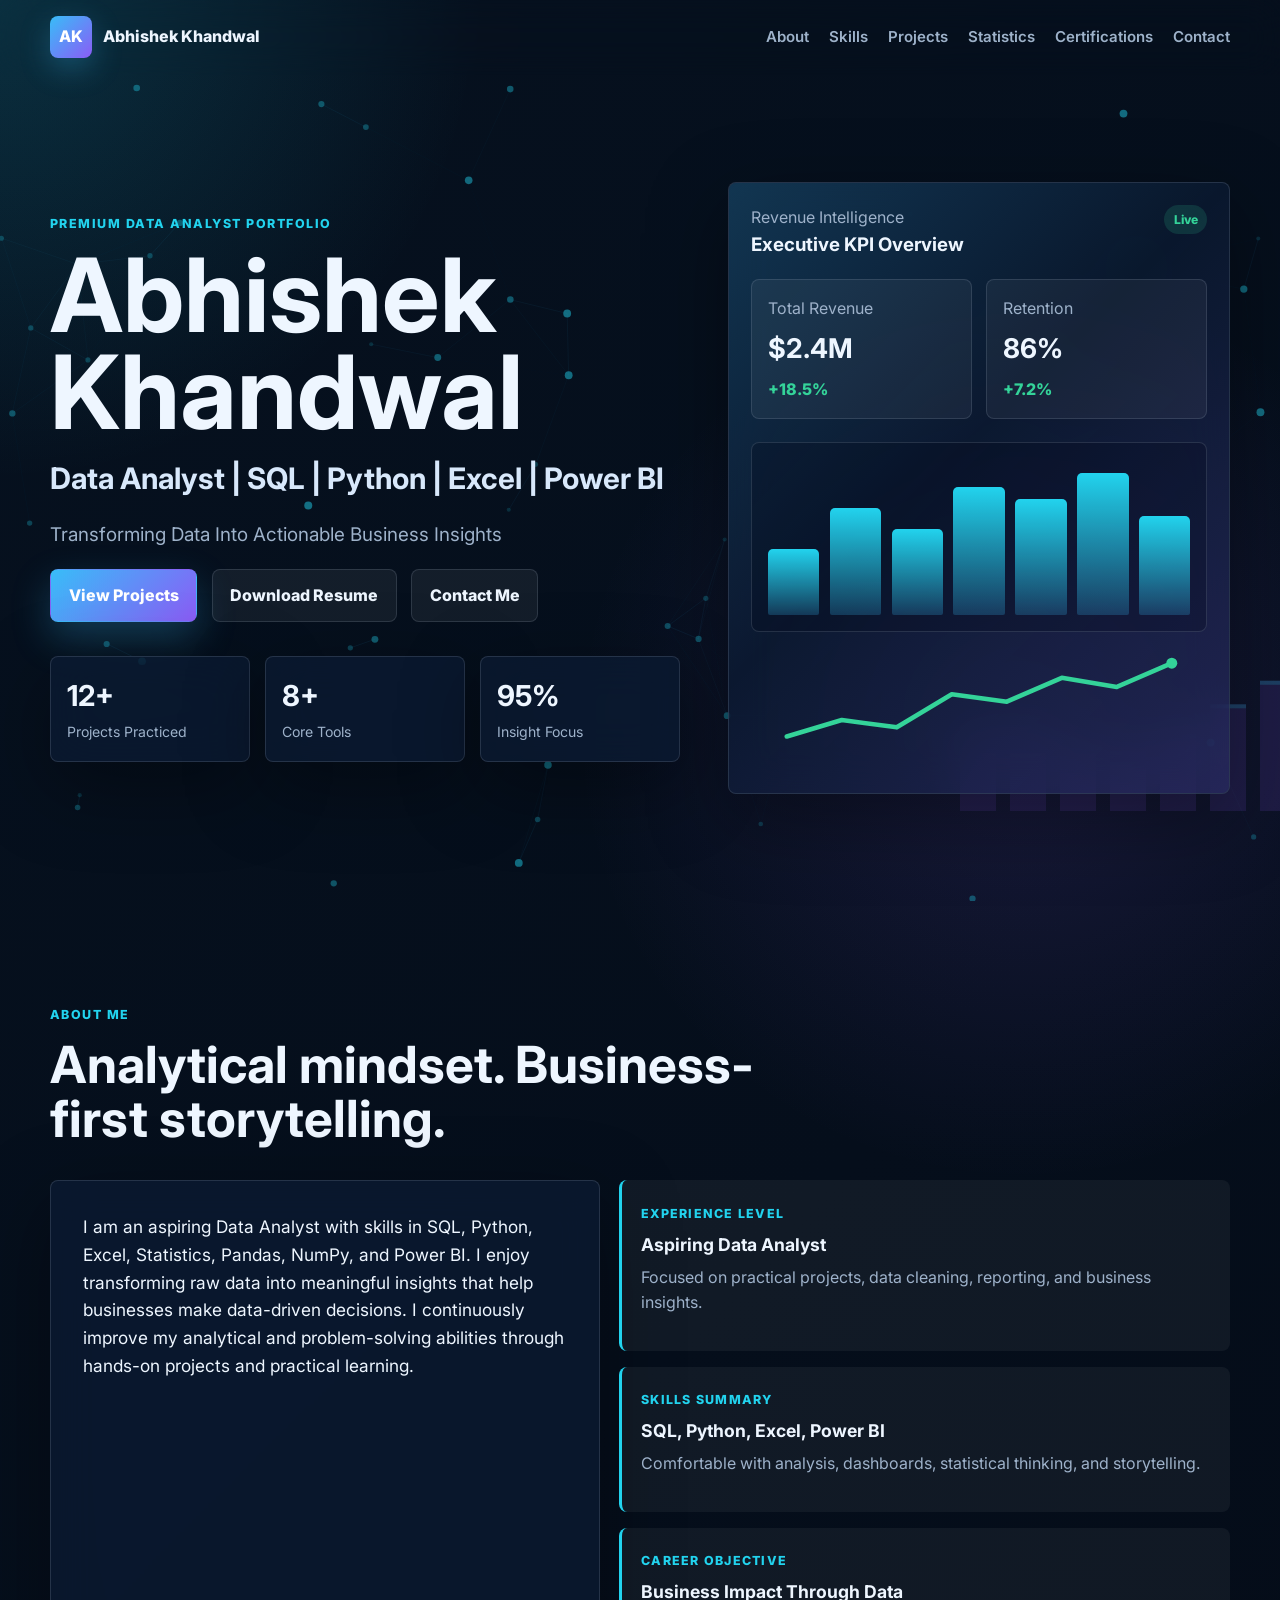
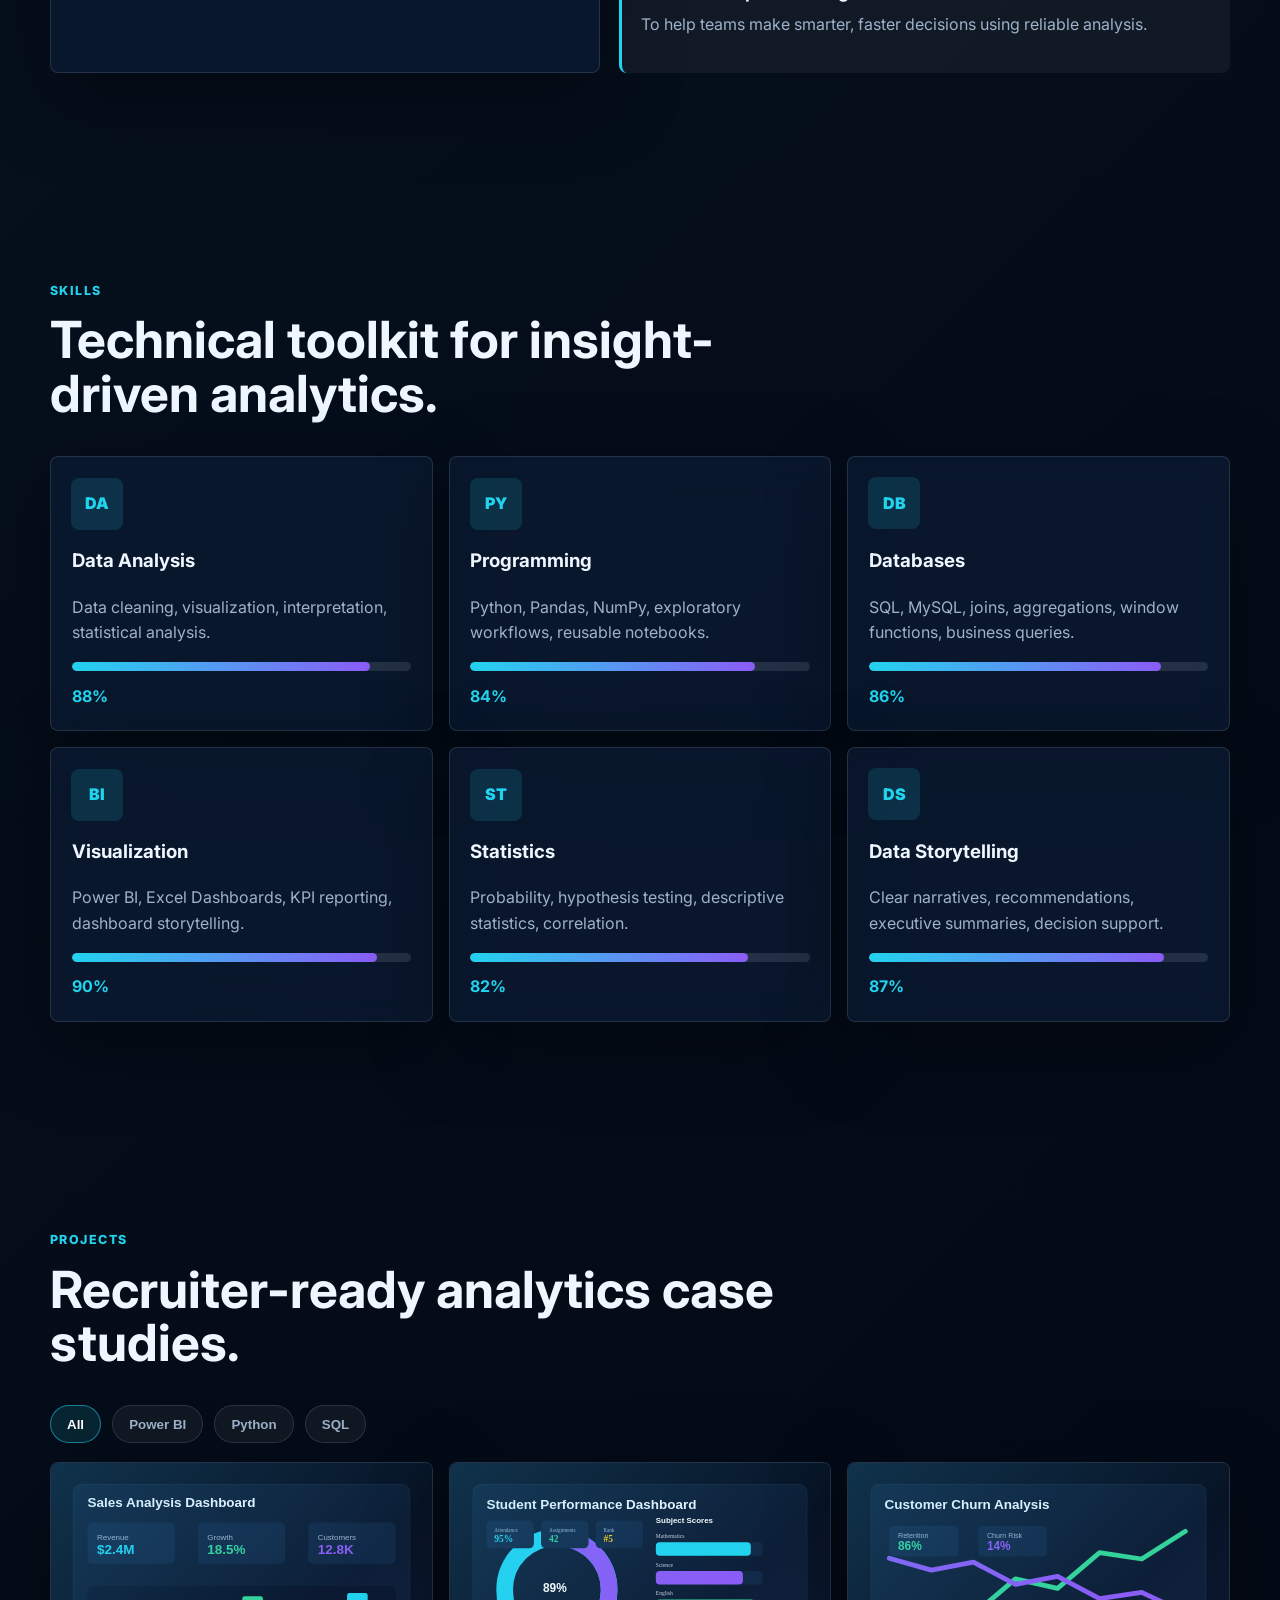
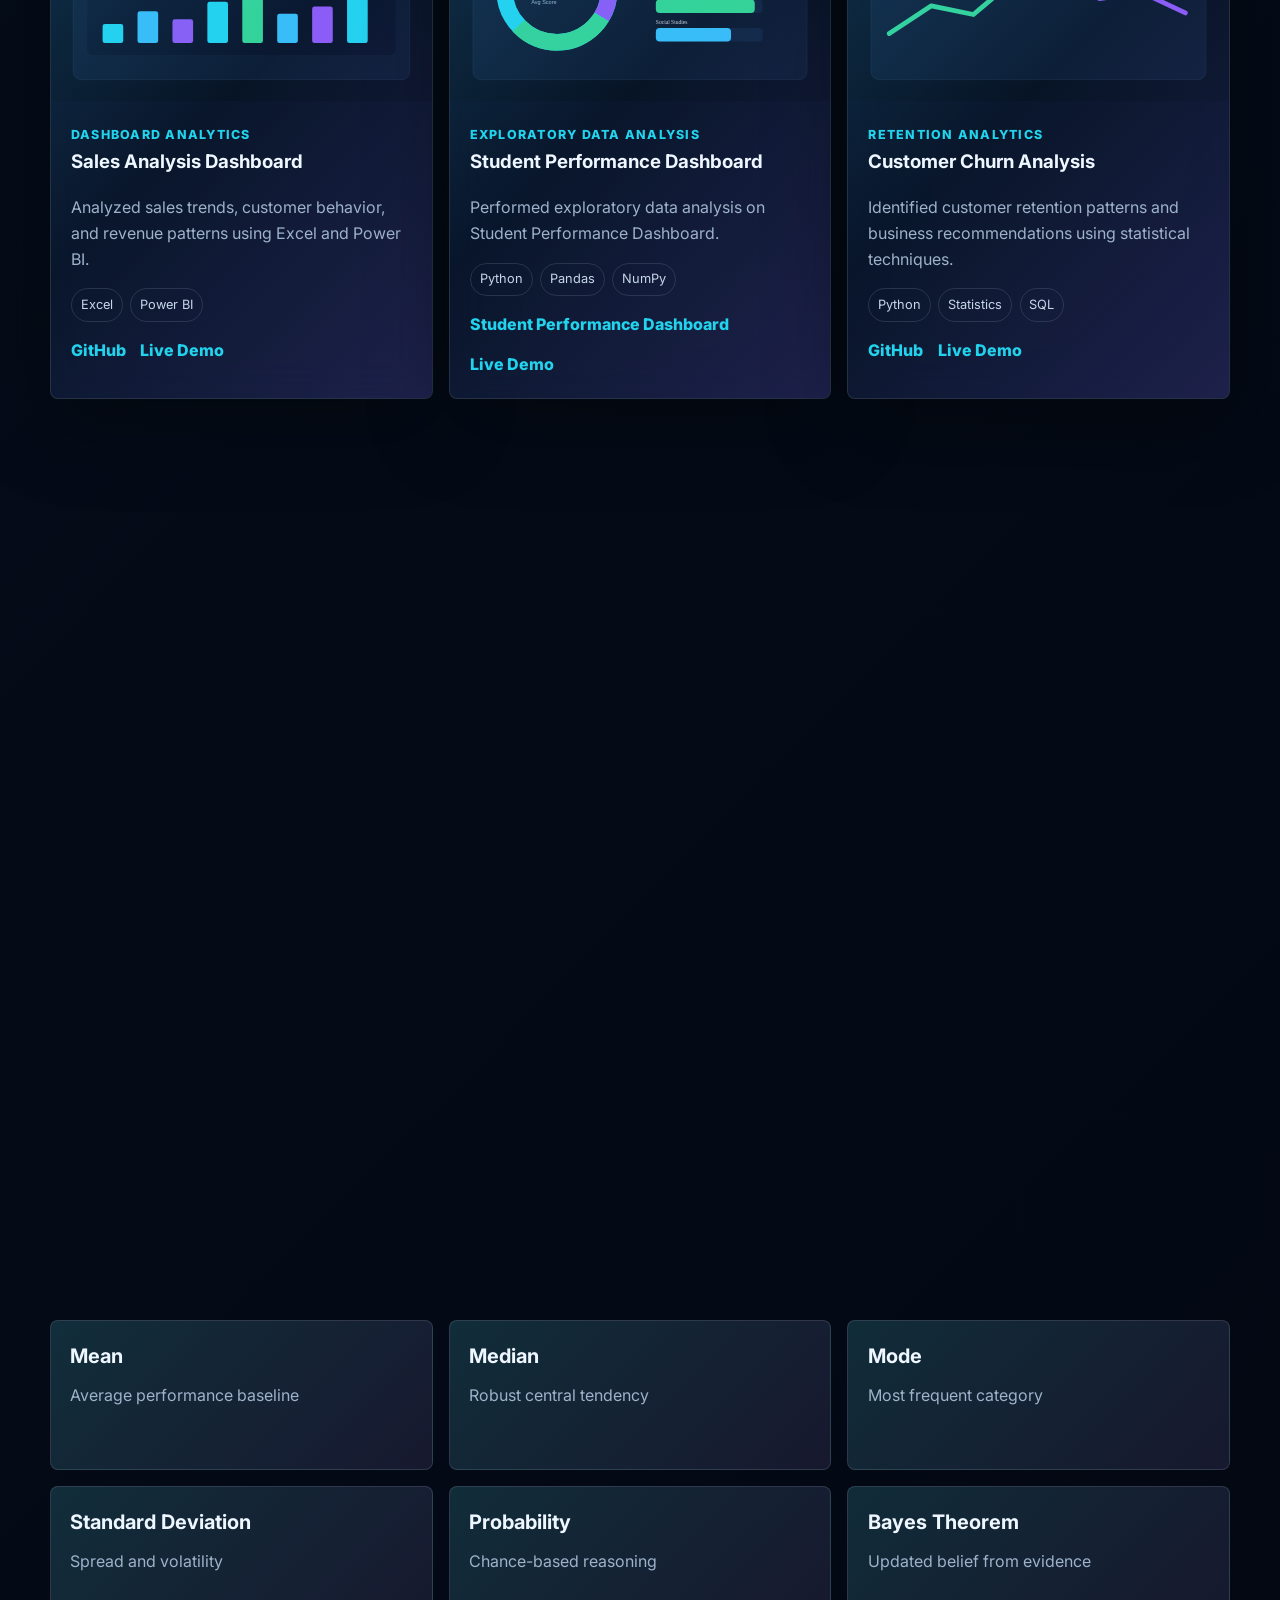
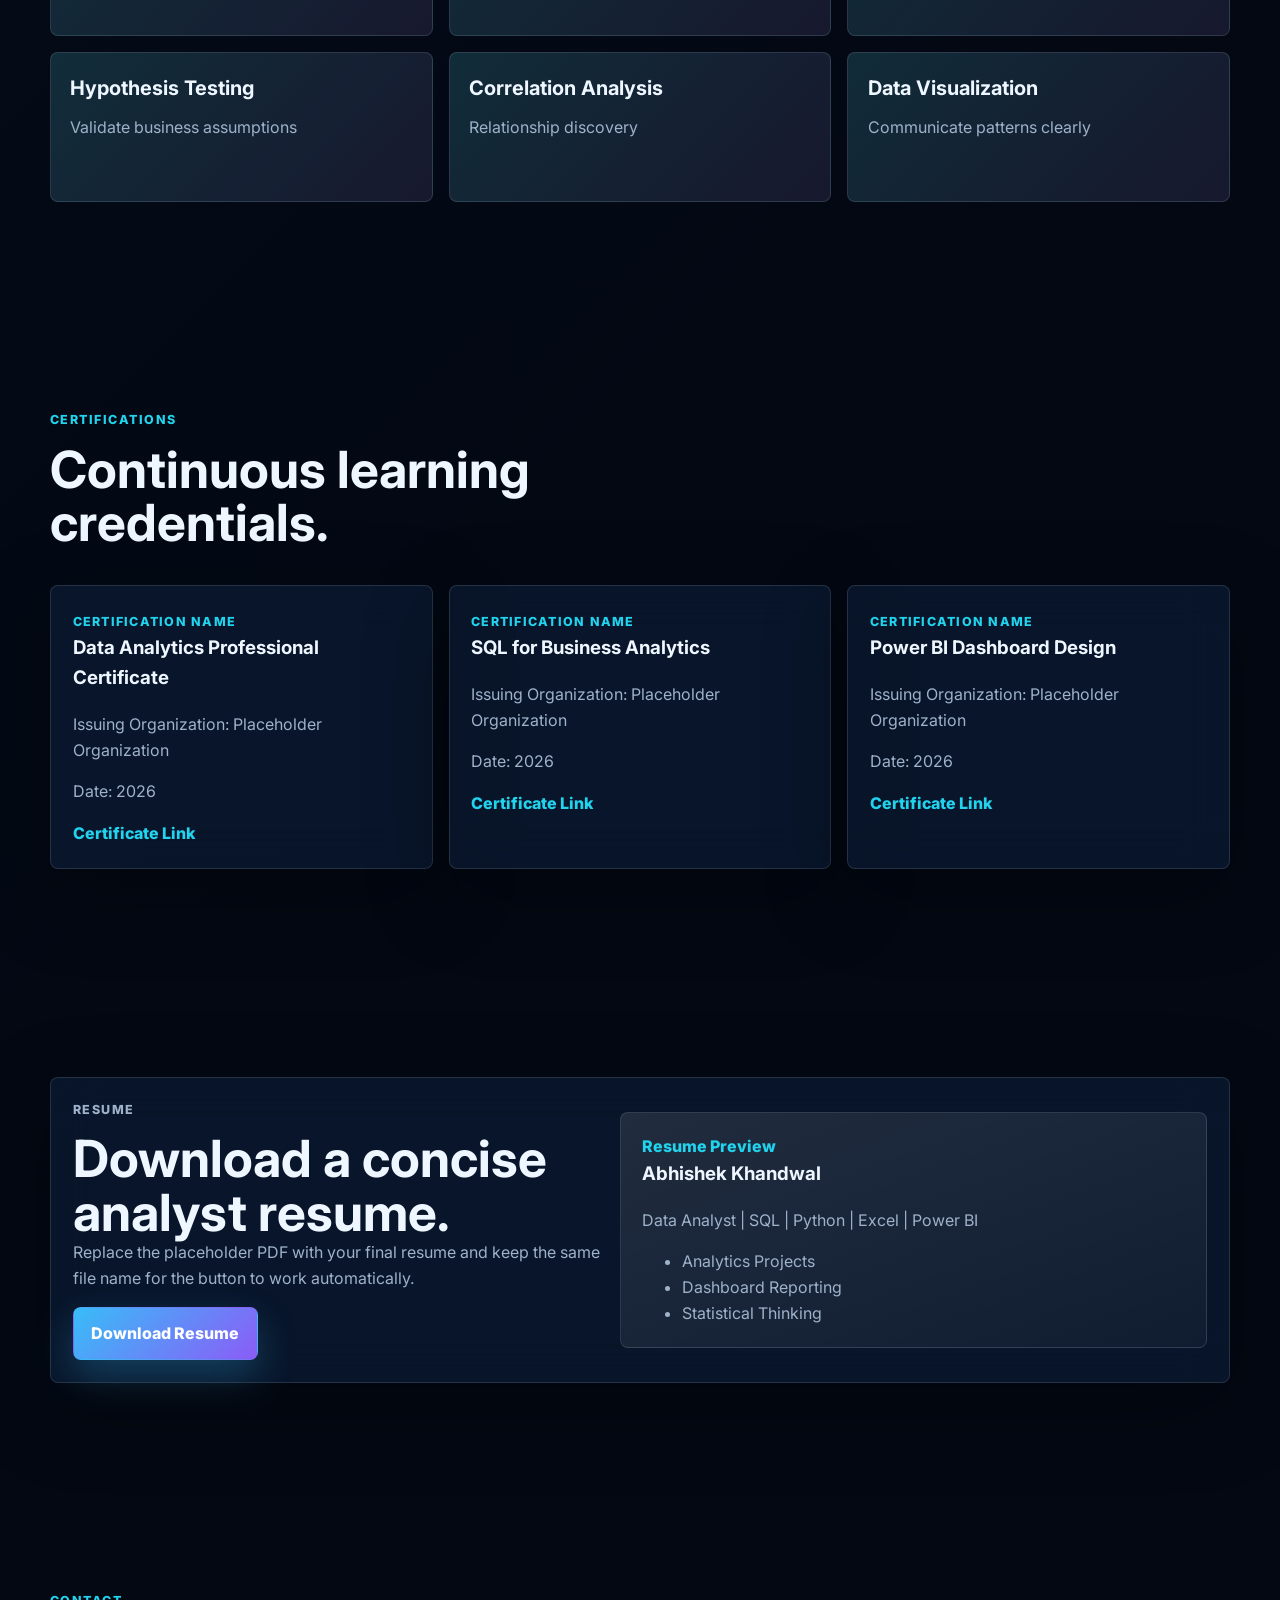
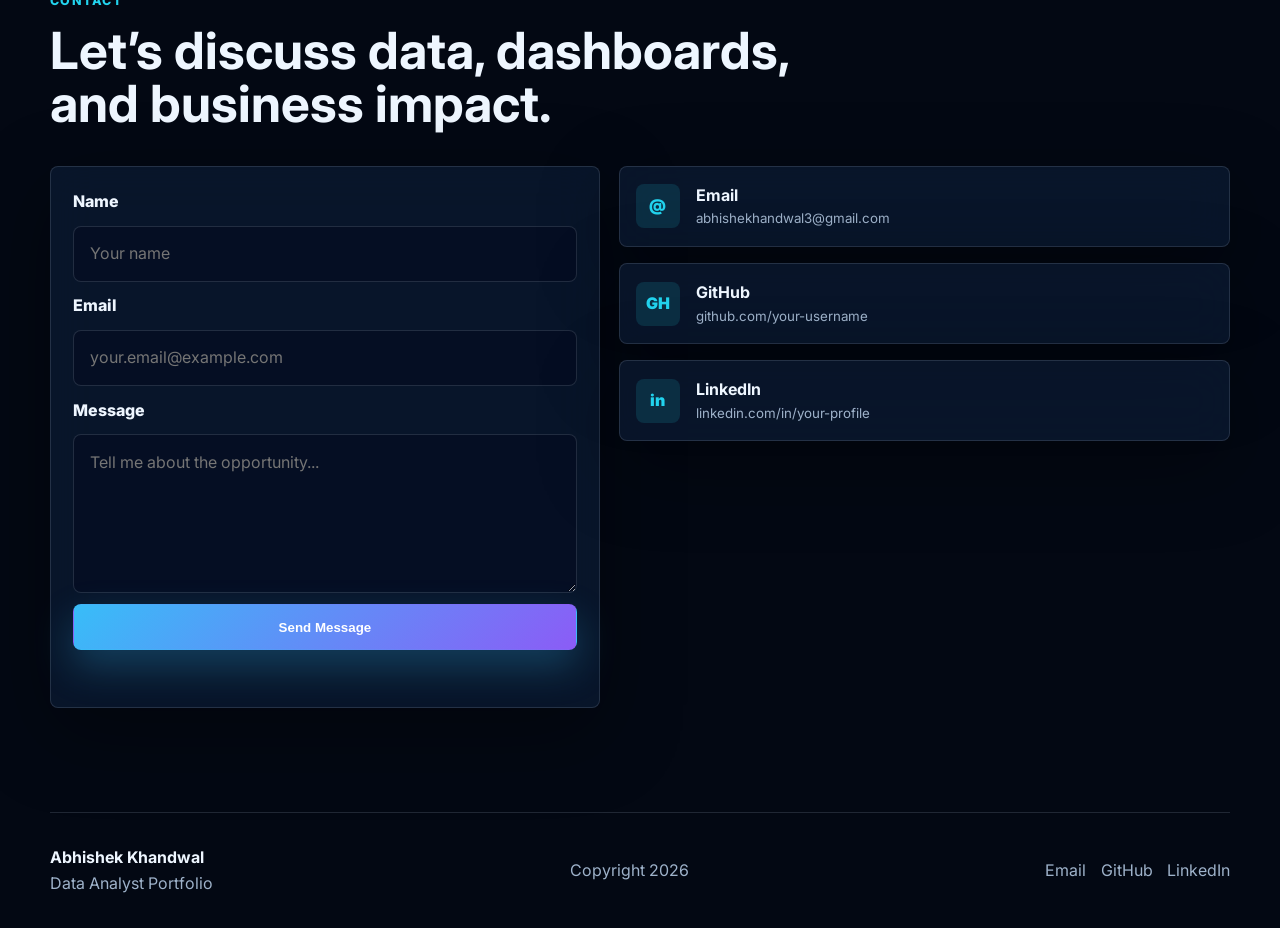
==== commit 75656a3f: "Update index.html" ====
--- a/index.html
+++ b/index.html
@@ -224,7 +224,7 @@
         </article>
 
         <article class="project-card glass reveal" data-category="python">
-          <img src="assets/student_performance_dashboard.svg" alt="Student Data Dashboard preview">
+          <img src="assets/student_performance_dashboard.svg" alt="Student academic performance analytics dashboard.">
           <div class="project-body">
             <span class="project-type">Exploratory Data Analysis</span>
             <h3>Student Performance Dashboard</h3>
